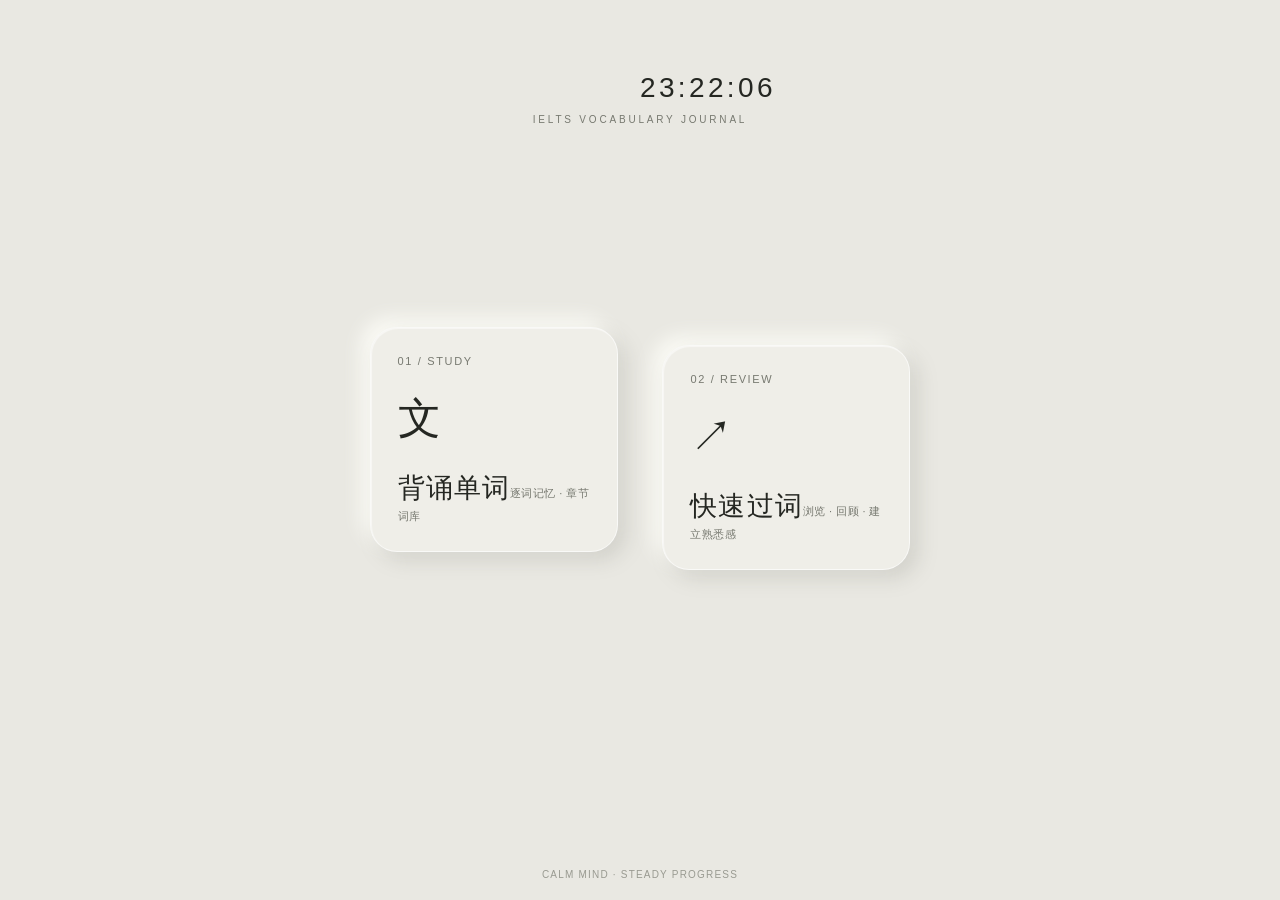
==== index.html @ b35a6e3c "Add files via upload" ====
<!doctype html>
<html lang="zh-CN"><head><meta charset="utf-8"><meta name="viewport" content="width=device-width, initial-scale=1, viewport-fit=cover"><meta name="theme-color" content="#e9e8e2"><title>词汇真经 · 界面设计预览</title>
<style>
:root{--paper:#e9e8e2;--ink:#252722;--muted:#777970;--tile:#efeee8;--edge:#fffefa;--shadow1:rgba(255,255,250,.9);--shadow2:rgba(126,127,117,.22);--accent:#6e7867;--line:#d8d8cf;--panel:#f5f4ee}*{box-sizing:border-box}html,body{margin:0;min-height:100%;background:var(--paper);color:var(--ink);font-family:-apple-system,BlinkMacSystemFont,"SF Pro Display","PingFang SC",sans-serif}button{font:inherit;color:inherit;cursor:pointer}button:focus-visible{outline:2px solid var(--accent);outline-offset:4px}.screen{min-height:100svh}.home{position:relative;display:flex;flex-direction:column;align-items:center;justify-content:center;padding:calc(24px + env(safe-area-inset-top)) 24px calc(28px + env(safe-area-inset-bottom));overflow:hidden}.clock{position:absolute;top:clamp(26px,8vh,74px);left:50%;transform:translateX(-50%) translateY(34px);opacity:0;font-size:clamp(20px,2.5vw,28px);font-weight:500;letter-spacing:.12em;font-variant-numeric:tabular-nums;animation:floatIn 1.1s cubic-bezier(.16,1,.3,1) .18s forwards}.brand{position:absolute;top:calc(clamp(26px,8vh,74px) + 42px);font-size:10px;letter-spacing:.28em;color:var(--muted);opacity:0;animation:fadeIn .9s ease .7s forwards}.tiles{display:flex;align-items:center;justify-content:center;gap:clamp(20px,3.5vw,46px);width:100%;transform:translateY(42px);opacity:0;animation:floatIn 1.2s cubic-bezier(.16,1,.3,1) .38s forwards}.tile{width:clamp(150px,20vw,248px);height:clamp(172px,25vh,226px);border:1px solid rgba(255,255,255,.65);border-radius:27px;background:var(--tile);box-shadow:8px 8px 20px var(--shadow2),-8px -8px 20px var(--shadow1),inset 1px 1px 1px rgba(255,255,255,.55);display:flex;flex-direction:column;align-items:flex-start;justify-content:space-between;padding:clamp(18px,2.3vw,27px);text-align:left;transition:transform .28s ease,box-shadow .28s ease;position:relative;overflow:hidden}.tile:first-child{transform:translateY(-9px)}.tile:last-child{transform:translateY(9px)}.tile:hover{box-shadow:12px 12px 24px var(--shadow2),-12px -12px 24px var(--shadow1);filter:brightness(1.015)}.tile:active{transform:scale(.98)}.tile .num{font-size:11px;letter-spacing:.15em;color:var(--muted)}.tile .glyph{font-size:clamp(28px,4vw,43px);font-weight:300;line-height:1}.tile .tile-title{font-size:clamp(19px,2.4vw,27px);font-weight:550;letter-spacing:.04em}.tile .tile-sub{font-size:11px;color:var(--muted);margin-top:6px;letter-spacing:.04em}.home-note{position:absolute;bottom:calc(20px + env(safe-area-inset-bottom));font-size:10px;color:#999a91;letter-spacing:.12em;opacity:0;animation:fadeIn 1s ease 1s forwards}@keyframes floatIn{to{opacity:1;transform:translateY(0)}}@keyframes fadeIn{to{opacity:1}}.workspace{display:none;min-height:100svh;grid-template-columns:minmax(220px,25%) 1fr;animation:fadeIn .35s ease}.workspace.active{display:grid}.sidebar{padding:calc(22px + env(safe-area-inset-top)) 18px 22px calc(18px + env(safe-area-inset-left));border-right:1px solid var(--line);min-height:100svh;display:flex;flex-direction:column;background:rgba(255,255,255,.13)}.side-top{display:flex;align-items:center;justify-content:space-between;gap:10px;margin-bottom:24px}.back{border:0;background:transparent;padding:8px 0;color:var(--muted);font-size:13px}.side-title{font-size:20px;font-weight:600;margin:5px 0}.side-desc{font-size:11px;color:var(--muted);margin-bottom:18px}.chapter-list{display:flex;flex-direction:column;gap:5px;overflow:auto;padding-right:4px}.chapter{display:flex;align-items:center;gap:11px;width:100%;border:0;background:transparent;text-align:left;border-radius:12px;padding:11px 10px;min-height:46px}.chapter:hover{background:rgba(255,255,255,.4)}.chapter.active{background:#dcded4;box-shadow:inset 2px 2px 4px rgba(100,105,90,.08),inset -2px -2px 4px rgba(255,255,255,.6)}.chapter-no{font-size:10px;color:var(--muted);min-width:22px;font-variant-numeric:tabular-nums}.chapter-name{font-size:12px;line-height:1.4}.side-foot{margin-top:auto;padding-top:16px;color:var(--muted);font-size:10px;line-height:1.7}.content{min-width:0;padding:calc(24px + env(safe-area-inset-top)) calc(26px + env(safe-area-inset-right)) 30px;overflow:hidden}.content-head{display:flex;justify-content:space-between;align-items:flex-start;gap:16px;margin-bottom:24px}.eyebrow{font-size:10px;letter-spacing:.19em;color:var(--muted)}h1{font-size:clamp(24px,3vw,38px);font-weight:550;letter-spacing:-.035em;margin:8px 0 5px}.chapter-subtitle{color:var(--muted);font-size:12px}.head-actions{display:flex;gap:8px;align-items:center}.soft-button{border:1px solid var(--line);background:rgba(255,255,255,.28);border-radius:12px;padding:10px 13px;font-size:12px}.soft-button:hover{background:rgba(255,255,255,.65)}.word-grid{display:grid;grid-template-columns:repeat(auto-fill,minmax(min(100%,165px),1fr));gap:13px;align-content:start}.word-card{border:1px solid rgba(255,255,255,.7);border-radius:17px;background:var(--panel);box-shadow:4px 4px 12px rgba(126,127,117,.12),-4px -4px 12px rgba(255,255,250,.65);padding:17px 16px;min-height:116px;text-align:left;transition:transform .2s ease,box-shadow .2s ease}.word-card:hover{transform:translateY(-2px);box-shadow:6px 7px 15px rgba(126,127,117,.17),-5px -5px 12px rgba(255,255,250,.7)}.word-en{font-size:20px;font-weight:570;letter-spacing:-.025em;margin-bottom:7px;overflow-wrap:anywhere}.word-meta{display:flex;align-items:center;gap:9px;color:var(--muted);font-size:11px}.word-pos{border-radius:5px;background:#e4e5dc;padding:3px 5px;color:#646c5d}.word-cn{font-size:12px;margin-top:9px;color:#50554c}.empty-note{font-size:12px;color:var(--muted);padding:20px 0}.demo-label{display:inline-flex;border:1px solid var(--line);border-radius:999px;padding:5px 9px;font-size:10px;color:var(--muted);margin-top:12px}.modal-backdrop{position:fixed;inset:0;background:rgba(36,38,32,.25);backdrop-filter:blur(8px);display:none;align-items:center;justify-content:center;padding:16px;z-index:10}.modal-backdrop.open{display:flex}.word-window{width:min(760px,94vw);height:min(650px,86svh);border-radius:28px;background:var(--panel);border:1px solid rgba(255,255,255,.8);box-shadow:0 30px 90px rgba(30,32,25,.22),inset 1px 1px 0 white;padding:clamp(22px,5vw,48px);display:flex;flex-direction:column;position:relative;animation:windowIn .34s cubic-bezier(.16,1,.3,1)}@keyframes windowIn{from{opacity:0;transform:scale(.82) translateY(20px)}to{opacity:1;transform:scale(1) translateY(0)}}.modal-top{display:flex;justify-content:space-between;align-items:center}.modal-kicker{font-size:10px;color:var(--muted);letter-spacing:.15em}.close{border:1px solid var(--line);background:transparent;border-radius:50%;width:36px;height:36px;font-size:20px;line-height:1}.modal-word{font-size:clamp(42px,8vw,68px);letter-spacing:-.05em;font-weight:550;margin:clamp(24px,6vh,52px) 0 8px}.modal-pos{color:var(--muted);font-size:13px}.modal-meaning{font-size:clamp(20px,3vw,26px);margin-top:25px}.modal-example{margin-top:24px;color:#62665d;font-size:14px;line-height:1.8}.modal-bottom{margin-top:auto;display:flex;align-items:center;justify-content:space-between;gap:10px}.modal-counter{font-size:11px;color:var(--muted)}.primary{background:#6e7867;color:white;border:0;border-radius:12px;padding:12px 18px;font-size:12px}.quick-view{display:none;min-height:100svh;padding:calc(30px + env(safe-area-inset-top)) 24px calc(25px + env(safe-area-inset-bottom));align-items:center;justify-content:center}.quick-view.active{display:flex}.quick-card{width:min(620px,95vw);min-height:380px;border:1px solid white;border-radius:28px;background:var(--panel);box-shadow:8px 8px 22px var(--shadow2),-8px -8px 22px var(--shadow1);padding:clamp(25px,5vw,48px);display:flex;flex-direction:column}.quick-card .word-en{font-size:clamp(36px,7vw,58px);margin-top:30px}.quick-card .word-cn{font-size:18px;margin-top:20px}.quick-controls{display:flex;gap:8px;flex-wrap:wrap;margin-top:auto;padding-top:30px}.hide{display:none!important}
@media(max-width:700px){.home{padding-left:16px;padding-right:16px}.tiles{gap:14px}.tile{width:min(43vw,220px);height:clamp(160px,23vh,210px);border-radius:22px;padding:17px}.tile:first-child{transform:translateY(-6px)}.tile:last-child{transform:translateY(6px)}.workspace.active{grid-template-columns:118px minmax(0,1fr)}.sidebar{padding:calc(16px + env(safe-area-inset-top)) 9px 14px calc(8px + env(safe-area-inset-left))}.side-top{align-items:flex-start;margin-bottom:18px}.side-title{font-size:17px}.side-desc{font-size:10px}.chapter{padding:10px 6px;gap:5px}.chapter-name{font-size:10px}.chapter-no{min-width:18px;font-size:9px}.content{padding:calc(18px + env(safe-area-inset-top)) calc(12px + env(safe-area-inset-right)) 20px}.content-head{display:block;margin-bottom:18px}.head-actions{margin-top:14px}.word-grid{grid-template-columns:repeat(auto-fill,minmax(125px,1fr));gap:9px}.word-card{padding:13px 12px;min-height:105px}.word-en{font-size:17px}.word-cn{font-size:11px}.chapter-subtitle{font-size:11px}.side-foot{font-size:9px}.word-window{height:min(620px,88svh);border-radius:24px}}
@media(orientation:portrait) and (max-width:520px){.home{justify-content:center}.tiles{flex-direction:column;gap:16px}.tile{width:min(72vw,330px);height:clamp(132px,19vh,165px)}.tile:first-child,.tile:last-child{transform:none}.tile .glyph{font-size:29px}.clock{top:8vh}.brand{top:calc(8vh + 38px)}.home-note{font-size:9px}}
@media(prefers-reduced-motion:reduce){*,*::before,*::after{animation-duration:.01ms!important;animation-delay:0ms!important;transition-duration:.01ms!important}}
</style></head><body>
<main id="home" class="screen home">
  <div id="clock" class="clock">12:08:36</div><div class="brand">IELTS VOCABULARY JOURNAL</div>
  <div class="tiles">
    <button class="tile" id="memorizeTile" aria-label="进入背诵单词"><span class="num">01 / STUDY</span><span class="glyph">文</span><span><span class="tile-title">背诵单词</span><span class="tile-sub">逐词记忆 · 章节词库</span></span></button>
    <button class="tile" id="quickTile" aria-label="进入快速过单词"><span class="num">02 / REVIEW</span><span class="glyph">↗</span><span><span class="tile-title">快速过词</span><span class="tile-sub">浏览 · 回顾 · 建立熟悉感</span></span></button>
  </div><div class="home-note">CALM MIND · STEADY PROGRESS</div>
</main>
<section id="workspace" class="screen workspace" aria-label="背诵单词界面">
  <aside class="sidebar"><div class="side-top"><button class="back" id="backHome">← 首页</button><span class="eyebrow">01 / 22</span></div><div class="side-title">章节目录</div><div class="side-desc">选择章节，开始学习</div><div class="chapter-list" id="chapterList"></div><div class="side-foot">进度自动保存在本设备浏览器<br>章节名称正在按原书校对整理</div></aside>
  <div class="content"><div class="content-head"><div><div class="eyebrow">VOCABULARY · STUDY MODE</div><h1 id="chapterTitle">自然与地理</h1><div id="chapterSubtitle" class="chapter-subtitle">选择一个单词卡片，查看完整内容。</div><span class="demo-label">交互演示 · 词库尚未录入全书</span></div><div class="head-actions"><button class="soft-button" id="quickFromStudy">快速过词 ↗</button></div></div><div class="word-grid" id="wordGrid"></div></div>
</section>
<section id="quickView" class="screen quick-view"><div class="quick-card"><div class="modal-top"><div><div class="eyebrow">02 / QUICK REVIEW</div><div class="chapter-subtitle">快速浏览模式 · 点击显示释义</div></div><button class="close" id="quickClose" aria-label="返回首页">×</button></div><div id="quickWord" class="word-en">monsoon</div><div id="quickPos" class="word-meta">n.</div><div id="quickMeaning" class="word-cn hide">季风；雨季</div><div class="quick-controls"><button class="soft-button" id="revealQuick">显示中文</button><button class="soft-button" id="speakQuick">🔊 发音</button><button class="soft-button" id="prevQuick">← 上一个</button><button class="primary" id="nextQuick">下一个 →</button></div></div></section>
<div id="modalBackdrop" class="modal-backdrop" role="dialog" aria-modal="true" aria-label="单词详情"><div class="word-window"><div class="modal-top"><div class="modal-kicker" id="modalKicker">WORD DETAIL · 01</div><button class="close" id="closeModal" aria-label="关闭单词详情">×</button></div><div class="modal-word" id="modalWord">monsoon</div><div class="modal-pos" id="modalPos">n.</div><div class="modal-meaning" id="modalMeaning">季风；雨季</div><div class="modal-example" id="modalExample">The monsoon brings rain to us.</div><div class="modal-bottom"><span class="modal-counter" id="modalCounter">自然与地理 · 1 / 14</span><button class="primary" id="nextModal">下一个单词 →</button></div></div></div>
<script>
const vocabulary=[
{word:'monsoon',pos:'n.',meaning:'季风；雨季',example:'The monsoon brings rain to us.'},
{word:'gale',pos:'n.',meaning:'大风',example:'We got our roof blown off in a gale last night.'},
{word:'ore',pos:'n.',meaning:'矿石；矿',example:'This mountain area is rich in iron ore.'},
{word:'mineral',pos:'n.',meaning:'矿物；矿物质；矿产',example:'China is rich in mineral resources.'},
{word:'marble',pos:'n.',meaning:'大理石；（玩具）弹珠',example:'They used marble to build the steps.'},
{word:'quartz',pos:'n.',meaning:'石英',example:'Have you bought the quartz clock?'},
{word:'granite',pos:'n.',meaning:'花岗岩',example:'His grave is made of granite.'},
{word:'gust',pos:'n.',meaning:'一阵狂风；（感情的）迸发',example:'A gust of wind blew the leaves off the trees.'},
{word:'breeze',pos:'n.',meaning:'微风；和风',example:'We are enjoying the cool breeze that comes from the lake.'},
{word:'hurricane',pos:'n.',meaning:'飓风；暴风',example:'The hurricane flung their motorboat upon the rocks.'},
{word:'tornado',pos:'n.',meaning:'龙卷风',example:'When a tornado touches the ground, it does a lot of damage.'},
{word:'typhoon',pos:'n.',meaning:'台风',example:'The typhoon is gathering strength.'},
{word:'volcano',pos:'n.',meaning:'火山',example:'The volcano erupted and two small towns were buried under metres of hot ash.'},
{word:'erupt',pos:'v.',meaning:'爆发；喷发；（群体等）突然出现',example:'Hot lava erupted from the crust.'}
];
// 章节名称在完成全书 OCR 校对前不伪装成原书目录；先展示 22 个可点击的目录位置。
const chapterNames=['自然与地理','天气与气候','地质与矿产','植物与生态','动物与栖息地','环境与污染','能源与资源','农业与食物','人体与健康','心理与行为','教育与学习','语言与交流','社会与文化','历史与考古','城市与建筑','交通与旅行','经济与贸易','工作与职业','科技与发明','媒体与艺术','法律与政府','抽象与学术'];
const $=id=>document.getElementById(id);let activeChapter=0,selectedWord=0,quickIndex=0,quickShown=false;let progress=JSON.parse(localStorage.getItem('vocabDemoProgress')||'{"lastChapter":0,"opened":{},"quickIndex":0}');
function saveProgress(){localStorage.setItem('vocabDemoProgress',JSON.stringify(progress))}
function tick(){const d=new Date();$('clock').textContent=[d.getHours(),d.getMinutes(),d.getSeconds()].map(n=>String(n).padStart(2,'0')).join(':')}tick();setInterval(tick,1000);
function showWorkspace(){ $('home').style.display='none';$('quickView').classList.remove('active');$('workspace').classList.add('active');renderChapters();activeChapter=Number(progress.lastChapter)||0;renderWords();}
function showHome(){ $('workspace').classList.remove('active');$('quickView').classList.remove('active');$('home').style.display='flex';$('modalBackdrop').classList.remove('open') }
function renderChapters(){const list=$('chapterList');list.innerHTML='';chapterNames.forEach((name,i)=>{const b=document.createElement('button');b.className='chapter'+(i===activeChapter?' active':'');b.innerHTML=`<span class="chapter-no">${String(i+1).padStart(2,'0')}</span><span class="chapter-name"></span>`;b.querySelector('.chapter-name').textContent=name;b.onclick=()=>{activeChapter=i;progress.lastChapter=i;saveProgress();renderChapters();renderWords()};list.append(b)})}
function renderWords(){const demoWords=activeChapter===0?vocabulary:[];$('chapterTitle').textContent=chapterNames[activeChapter];$('chapterSubtitle').textContent=demoWords.length?`${demoWords.length} 个演示词条 · 点击卡片放大查看`:'本章节词库待从原书识别并校对';const grid=$('wordGrid');grid.innerHTML='';if(!demoWords.length){grid.innerHTML='<div class="empty-note">这里先保留章节布局。为避免编造教材内容，本版暂不填入未经核对的词条。</div>';return}demoWords.forEach((w,i)=>{const b=document.createElement('button');b.className='word-card';b.innerHTML='<div class="word-en"></div><div class="word-meta"><span class="word-pos"></span><span>单词卡片 ↗</span></div><div class="word-cn"></div>';b.querySelector('.word-en').textContent=w.word;b.querySelector('.word-pos').textContent=w.pos;b.querySelector('.word-cn').textContent=w.meaning.split(/[；;]/)[0];b.onclick=()=>openWord(i);grid.append(b)})}
function openWord(i){selectedWord=i;const w=vocabulary[i];$('modalKicker').textContent=`WORD DETAIL · ${String(i+1).padStart(2,'0')}`;$('modalWord').textContent=w.word;$('modalPos').textContent=w.pos;$('modalMeaning').textContent=w.meaning;$('modalExample').textContent=w.example;$('modalCounter').textContent=`${chapterNames[activeChapter]} · ${i+1} / ${vocabulary.length}`;$('modalBackdrop').classList.add('open');progress.opened[activeChapter]=i;saveProgress()}
function nextModal(){openWord((selectedWord+1)%vocabulary.length)}function showQuick(){ $('home').style.display='none';$('workspace').classList.remove('active');$('quickView').classList.add('active');quickIndex=Number(progress.quickIndex)||0;renderQuick()}
function renderQuick(){const w=vocabulary[quickIndex%vocabulary.length];$('quickWord').textContent=w.word;$('quickPos').textContent=w.pos;$('quickMeaning').textContent=w.meaning;$('quickMeaning').classList.toggle('hide',!quickShown);$('revealQuick').textContent=quickShown?'隐藏中文':'显示中文';progress.quickIndex=quickIndex;saveProgress()}
$('memorizeTile').onclick=showWorkspace;$('quickTile').onclick=showQuick;$('backHome').onclick=showHome;$('quickFromStudy').onclick=showQuick;$('quickClose').onclick=showHome;$('closeModal').onclick=()=>$('modalBackdrop').classList.remove('open');$('modalBackdrop').onclick=e=>{if(e.target===$('modalBackdrop'))$('modalBackdrop').classList.remove('open')};$('nextModal').onclick=nextModal;$('revealQuick').onclick=()=>{quickShown=!quickShown;renderQuick()};$('nextQuick').onclick=()=>{quickIndex=(quickIndex+1)%vocabulary.length;quickShown=false;renderQuick()};$('prevQuick').onclick=()=>{quickIndex=(quickIndex-1+vocabulary.length)%vocabulary.length;quickShown=false;renderQuick()};$('speakQuick').onclick=()=>{if('speechSynthesis'in window){speechSynthesis.cancel();const u=new SpeechSynthesisUtterance(vocabulary[quickIndex].word);u.lang='en-US';speechSynthesis.speak(u)}};document.addEventListener('keydown',e=>{if(e.key==='Escape'){$('modalBackdrop').classList.remove('open');if($('quickView').classList.contains('active'))showHome()}});
</script></body></html>
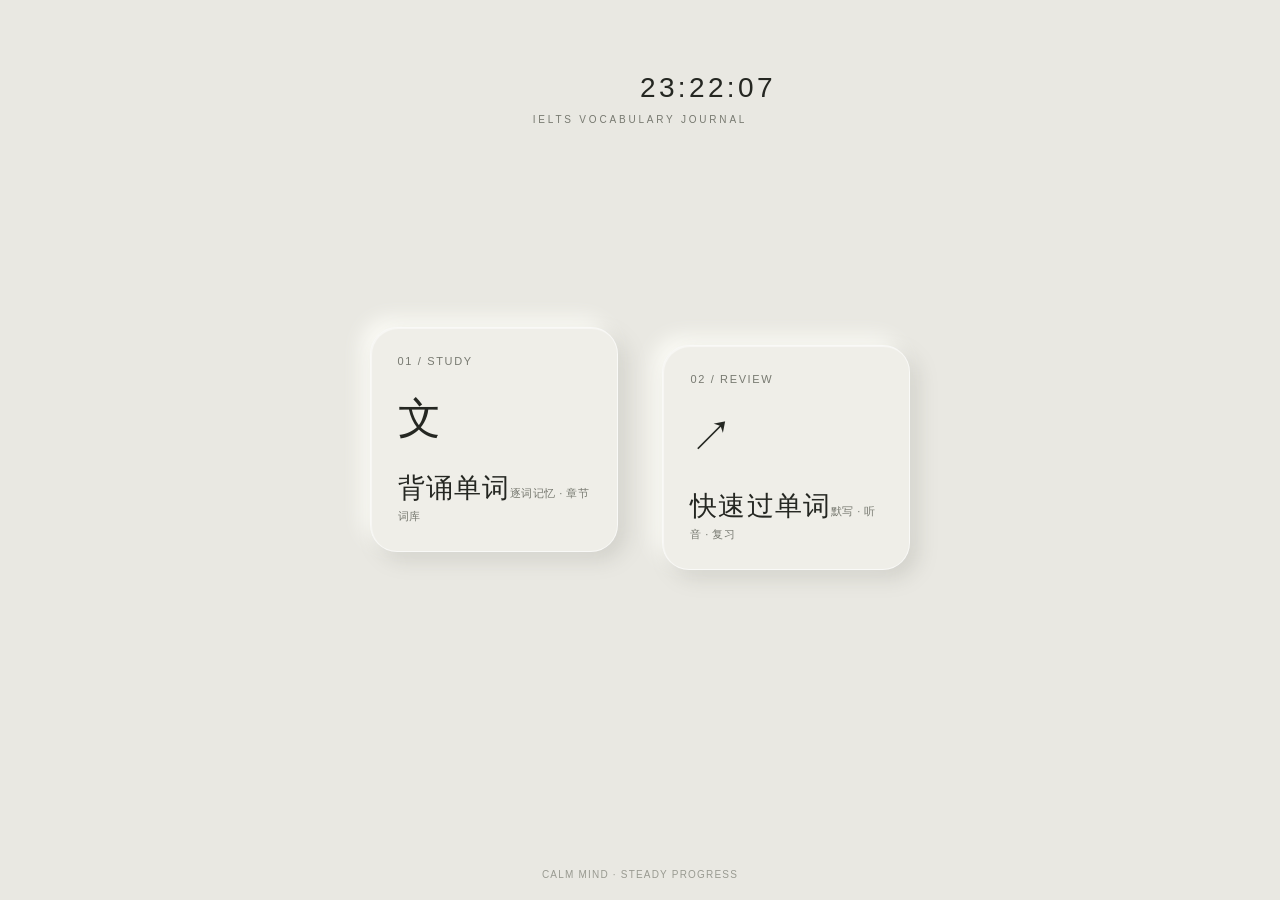
==== commit 99d436db: "Add files via upload" ====
--- a/index.html
+++ b/index.html
@@ -1,52 +1,55 @@
 <!doctype html>
-<html lang="zh-CN"><head><meta charset="utf-8"><meta name="viewport" content="width=device-width, initial-scale=1, viewport-fit=cover"><meta name="theme-color" content="#e9e8e2"><title>词汇真经 · 界面设计预览</title>
+<html lang="zh-CN"><head><meta charset="utf-8"><meta name="viewport" content="width=device-width, initial-scale=1, viewport-fit=cover"><meta name="theme-color" content="#e9e8e2"><title>词汇真经 · IELTS Vocabulary</title>
 <style>
-:root{--paper:#e9e8e2;--ink:#252722;--muted:#777970;--tile:#efeee8;--edge:#fffefa;--shadow1:rgba(255,255,250,.9);--shadow2:rgba(126,127,117,.22);--accent:#6e7867;--line:#d8d8cf;--panel:#f5f4ee}*{box-sizing:border-box}html,body{margin:0;min-height:100%;background:var(--paper);color:var(--ink);font-family:-apple-system,BlinkMacSystemFont,"SF Pro Display","PingFang SC",sans-serif}button{font:inherit;color:inherit;cursor:pointer}button:focus-visible{outline:2px solid var(--accent);outline-offset:4px}.screen{min-height:100svh}.home{position:relative;display:flex;flex-direction:column;align-items:center;justify-content:center;padding:calc(24px + env(safe-area-inset-top)) 24px calc(28px + env(safe-area-inset-bottom));overflow:hidden}.clock{position:absolute;top:clamp(26px,8vh,74px);left:50%;transform:translateX(-50%) translateY(34px);opacity:0;font-size:clamp(20px,2.5vw,28px);font-weight:500;letter-spacing:.12em;font-variant-numeric:tabular-nums;animation:floatIn 1.1s cubic-bezier(.16,1,.3,1) .18s forwards}.brand{position:absolute;top:calc(clamp(26px,8vh,74px) + 42px);font-size:10px;letter-spacing:.28em;color:var(--muted);opacity:0;animation:fadeIn .9s ease .7s forwards}.tiles{display:flex;align-items:center;justify-content:center;gap:clamp(20px,3.5vw,46px);width:100%;transform:translateY(42px);opacity:0;animation:floatIn 1.2s cubic-bezier(.16,1,.3,1) .38s forwards}.tile{width:clamp(150px,20vw,248px);height:clamp(172px,25vh,226px);border:1px solid rgba(255,255,255,.65);border-radius:27px;background:var(--tile);box-shadow:8px 8px 20px var(--shadow2),-8px -8px 20px var(--shadow1),inset 1px 1px 1px rgba(255,255,255,.55);display:flex;flex-direction:column;align-items:flex-start;justify-content:space-between;padding:clamp(18px,2.3vw,27px);text-align:left;transition:transform .28s ease,box-shadow .28s ease;position:relative;overflow:hidden}.tile:first-child{transform:translateY(-9px)}.tile:last-child{transform:translateY(9px)}.tile:hover{box-shadow:12px 12px 24px var(--shadow2),-12px -12px 24px var(--shadow1);filter:brightness(1.015)}.tile:active{transform:scale(.98)}.tile .num{font-size:11px;letter-spacing:.15em;color:var(--muted)}.tile .glyph{font-size:clamp(28px,4vw,43px);font-weight:300;line-height:1}.tile .tile-title{font-size:clamp(19px,2.4vw,27px);font-weight:550;letter-spacing:.04em}.tile .tile-sub{font-size:11px;color:var(--muted);margin-top:6px;letter-spacing:.04em}.home-note{position:absolute;bottom:calc(20px + env(safe-area-inset-bottom));font-size:10px;color:#999a91;letter-spacing:.12em;opacity:0;animation:fadeIn 1s ease 1s forwards}@keyframes floatIn{to{opacity:1;transform:translateY(0)}}@keyframes fadeIn{to{opacity:1}}.workspace{display:none;min-height:100svh;grid-template-columns:minmax(220px,25%) 1fr;animation:fadeIn .35s ease}.workspace.active{display:grid}.sidebar{padding:calc(22px + env(safe-area-inset-top)) 18px 22px calc(18px + env(safe-area-inset-left));border-right:1px solid var(--line);min-height:100svh;display:flex;flex-direction:column;background:rgba(255,255,255,.13)}.side-top{display:flex;align-items:center;justify-content:space-between;gap:10px;margin-bottom:24px}.back{border:0;background:transparent;padding:8px 0;color:var(--muted);font-size:13px}.side-title{font-size:20px;font-weight:600;margin:5px 0}.side-desc{font-size:11px;color:var(--muted);margin-bottom:18px}.chapter-list{display:flex;flex-direction:column;gap:5px;overflow:auto;padding-right:4px}.chapter{display:flex;align-items:center;gap:11px;width:100%;border:0;background:transparent;text-align:left;border-radius:12px;padding:11px 10px;min-height:46px}.chapter:hover{background:rgba(255,255,255,.4)}.chapter.active{background:#dcded4;box-shadow:inset 2px 2px 4px rgba(100,105,90,.08),inset -2px -2px 4px rgba(255,255,255,.6)}.chapter-no{font-size:10px;color:var(--muted);min-width:22px;font-variant-numeric:tabular-nums}.chapter-name{font-size:12px;line-height:1.4}.side-foot{margin-top:auto;padding-top:16px;color:var(--muted);font-size:10px;line-height:1.7}.content{min-width:0;padding:calc(24px + env(safe-area-inset-top)) calc(26px + env(safe-area-inset-right)) 30px;overflow:hidden}.content-head{display:flex;justify-content:space-between;align-items:flex-start;gap:16px;margin-bottom:24px}.eyebrow{font-size:10px;letter-spacing:.19em;color:var(--muted)}h1{font-size:clamp(24px,3vw,38px);font-weight:550;letter-spacing:-.035em;margin:8px 0 5px}.chapter-subtitle{color:var(--muted);font-size:12px}.head-actions{display:flex;gap:8px;align-items:center}.soft-button{border:1px solid var(--line);background:rgba(255,255,255,.28);border-radius:12px;padding:10px 13px;font-size:12px}.soft-button:hover{background:rgba(255,255,255,.65)}.word-grid{display:grid;grid-template-columns:repeat(auto-fill,minmax(min(100%,165px),1fr));gap:13px;align-content:start}.word-card{border:1px solid rgba(255,255,255,.7);border-radius:17px;background:var(--panel);box-shadow:4px 4px 12px rgba(126,127,117,.12),-4px -4px 12px rgba(255,255,250,.65);padding:17px 16px;min-height:116px;text-align:left;transition:transform .2s ease,box-shadow .2s ease}.word-card:hover{transform:translateY(-2px);box-shadow:6px 7px 15px rgba(126,127,117,.17),-5px -5px 12px rgba(255,255,250,.7)}.word-en{font-size:20px;font-weight:570;letter-spacing:-.025em;margin-bottom:7px;overflow-wrap:anywhere}.word-meta{display:flex;align-items:center;gap:9px;color:var(--muted);font-size:11px}.word-pos{border-radius:5px;background:#e4e5dc;padding:3px 5px;color:#646c5d}.word-cn{font-size:12px;margin-top:9px;color:#50554c}.empty-note{font-size:12px;color:var(--muted);padding:20px 0}.demo-label{display:inline-flex;border:1px solid var(--line);border-radius:999px;padding:5px 9px;font-size:10px;color:var(--muted);margin-top:12px}.modal-backdrop{position:fixed;inset:0;background:rgba(36,38,32,.25);backdrop-filter:blur(8px);display:none;align-items:center;justify-content:center;padding:16px;z-index:10}.modal-backdrop.open{display:flex}.word-window{width:min(760px,94vw);height:min(650px,86svh);border-radius:28px;background:var(--panel);border:1px solid rgba(255,255,255,.8);box-shadow:0 30px 90px rgba(30,32,25,.22),inset 1px 1px 0 white;padding:clamp(22px,5vw,48px);display:flex;flex-direction:column;position:relative;animation:windowIn .34s cubic-bezier(.16,1,.3,1)}@keyframes windowIn{from{opacity:0;transform:scale(.82) translateY(20px)}to{opacity:1;transform:scale(1) translateY(0)}}.modal-top{display:flex;justify-content:space-between;align-items:center}.modal-kicker{font-size:10px;color:var(--muted);letter-spacing:.15em}.close{border:1px solid var(--line);background:transparent;border-radius:50%;width:36px;height:36px;font-size:20px;line-height:1}.modal-word{font-size:clamp(42px,8vw,68px);letter-spacing:-.05em;font-weight:550;margin:clamp(24px,6vh,52px) 0 8px}.modal-pos{color:var(--muted);font-size:13px}.modal-meaning{font-size:clamp(20px,3vw,26px);margin-top:25px}.modal-example{margin-top:24px;color:#62665d;font-size:14px;line-height:1.8}.modal-bottom{margin-top:auto;display:flex;align-items:center;justify-content:space-between;gap:10px}.modal-counter{font-size:11px;color:var(--muted)}.primary{background:#6e7867;color:white;border:0;border-radius:12px;padding:12px 18px;font-size:12px}.quick-view{display:none;min-height:100svh;padding:calc(30px + env(safe-area-inset-top)) 24px calc(25px + env(safe-area-inset-bottom));align-items:center;justify-content:center}.quick-view.active{display:flex}.quick-card{width:min(620px,95vw);min-height:380px;border:1px solid white;border-radius:28px;background:var(--panel);box-shadow:8px 8px 22px var(--shadow2),-8px -8px 22px var(--shadow1);padding:clamp(25px,5vw,48px);display:flex;flex-direction:column}.quick-card .word-en{font-size:clamp(36px,7vw,58px);margin-top:30px}.quick-card .word-cn{font-size:18px;margin-top:20px}.quick-controls{display:flex;gap:8px;flex-wrap:wrap;margin-top:auto;padding-top:30px}.hide{display:none!important}
-@media(max-width:700px){.home{padding-left:16px;padding-right:16px}.tiles{gap:14px}.tile{width:min(43vw,220px);height:clamp(160px,23vh,210px);border-radius:22px;padding:17px}.tile:first-child{transform:translateY(-6px)}.tile:last-child{transform:translateY(6px)}.workspace.active{grid-template-columns:118px minmax(0,1fr)}.sidebar{padding:calc(16px + env(safe-area-inset-top)) 9px 14px calc(8px + env(safe-area-inset-left))}.side-top{align-items:flex-start;margin-bottom:18px}.side-title{font-size:17px}.side-desc{font-size:10px}.chapter{padding:10px 6px;gap:5px}.chapter-name{font-size:10px}.chapter-no{min-width:18px;font-size:9px}.content{padding:calc(18px + env(safe-area-inset-top)) calc(12px + env(safe-area-inset-right)) 20px}.content-head{display:block;margin-bottom:18px}.head-actions{margin-top:14px}.word-grid{grid-template-columns:repeat(auto-fill,minmax(125px,1fr));gap:9px}.word-card{padding:13px 12px;min-height:105px}.word-en{font-size:17px}.word-cn{font-size:11px}.chapter-subtitle{font-size:11px}.side-foot{font-size:9px}.word-window{height:min(620px,88svh);border-radius:24px}}
-@media(orientation:portrait) and (max-width:520px){.home{justify-content:center}.tiles{flex-direction:column;gap:16px}.tile{width:min(72vw,330px);height:clamp(132px,19vh,165px)}.tile:first-child,.tile:last-child{transform:none}.tile .glyph{font-size:29px}.clock{top:8vh}.brand{top:calc(8vh + 38px)}.home-note{font-size:9px}}
-@media(prefers-reduced-motion:reduce){*,*::before,*::after{animation-duration:.01ms!important;animation-delay:0ms!important;transition-duration:.01ms!important}}
+:root{--paper:#e9e8e2;--ink:#252722;--muted:#777970;--tile:#efeee8;--shadow1:rgba(255,255,250,.9);--shadow2:rgba(126,127,117,.22);--accent:#6e7867;--line:#d8d8cf;--panel:#f5f4ee;--green:#629b70;--red:#c57d7d}*{box-sizing:border-box}html,body{margin:0;min-height:100%;background:var(--paper);color:var(--ink);font-family:-apple-system,BlinkMacSystemFont,"SF Pro Display","PingFang SC",sans-serif}button,input{font:inherit;color:inherit}button{cursor:pointer}button:focus-visible,input:focus-visible{outline:2px solid var(--accent);outline-offset:3px}.screen{min-height:100svh}.home{position:relative;display:flex;flex-direction:column;align-items:center;justify-content:center;padding:calc(24px + env(safe-area-inset-top)) 24px calc(28px + env(safe-area-inset-bottom));overflow:hidden}.clock{position:absolute;top:clamp(26px,8vh,74px);left:50%;transform:translateX(-50%) translateY(34px);opacity:0;font-size:clamp(20px,2.5vw,28px);font-weight:500;letter-spacing:.12em;font-variant-numeric:tabular-nums;animation:floatIn 1.1s cubic-bezier(.16,1,.3,1) .18s forwards}.brand{position:absolute;top:calc(clamp(26px,8vh,74px) + 42px);font-size:10px;letter-spacing:.28em;color:var(--muted);opacity:0;animation:fadeIn .9s ease .7s forwards}.tiles{display:flex;align-items:center;justify-content:center;gap:clamp(20px,3.5vw,46px);width:100%;transform:translateY(42px);opacity:0;animation:floatIn 1.2s cubic-bezier(.16,1,.3,1) .38s forwards}.tile{width:clamp(150px,20vw,248px);height:clamp(172px,25vh,226px);border:1px solid rgba(255,255,255,.65);border-radius:27px;background:var(--tile);box-shadow:8px 8px 20px var(--shadow2),-8px -8px 20px var(--shadow1),inset 1px 1px 1px rgba(255,255,255,.55);display:flex;flex-direction:column;align-items:flex-start;justify-content:space-between;padding:clamp(18px,2.3vw,27px);text-align:left;transition:transform .28s ease,box-shadow .28s ease;position:relative;overflow:hidden}.tile:first-child{transform:translateY(-9px)}.tile:last-child{transform:translateY(9px)}.tile:hover{box-shadow:12px 12px 24px var(--shadow2),-12px -12px 24px var(--shadow1)}.tile:active{filter:brightness(.99)}.num{font-size:11px;letter-spacing:.15em;color:var(--muted)}.glyph{font-size:clamp(28px,4vw,43px);font-weight:300;line-height:1}.tile-title{font-size:clamp(19px,2.4vw,27px);font-weight:550;letter-spacing:.04em}.tile-sub{font-size:11px;color:var(--muted);margin-top:6px;letter-spacing:.04em}.home-note{position:absolute;bottom:calc(20px + env(safe-area-inset-bottom));font-size:10px;color:#999a91;letter-spacing:.12em;opacity:0;animation:fadeIn 1s ease 1s forwards}@keyframes floatIn{to{opacity:1;transform:translateY(0)}}@keyframes fadeIn{to{opacity:1}}.workspace{display:none;min-height:100svh;grid-template-columns:minmax(220px,25%) 1fr}.workspace.active{display:grid;animation:fadeIn .25s ease}.sidebar{padding:calc(22px + env(safe-area-inset-top)) 18px 22px calc(18px + env(safe-area-inset-left));border-right:1px solid var(--line);min-height:100svh;display:flex;flex-direction:column;background:rgba(255,255,255,.13)}.side-top{display:flex;align-items:center;justify-content:space-between;gap:10px;margin-bottom:24px}.back{border:0;background:transparent;padding:8px 0;color:var(--muted);font-size:13px}.side-title{font-size:20px;font-weight:600;margin:5px 0}.side-desc{font-size:11px;color:var(--muted);margin-bottom:18px}.chapter-list{display:flex;flex-direction:column;gap:5px;overflow:auto;padding-right:4px}.chapter{display:flex;align-items:center;gap:11px;width:100%;border:0;background:transparent;text-align:left;border-radius:12px;padding:11px 10px;min-height:46px}.chapter:hover{background:rgba(255,255,255,.4)}.chapter.active{background:#dcded4}.chapter-no{font-size:10px;color:var(--muted);min-width:22px}.chapter-name{font-size:12px;line-height:1.4}.side-foot{margin-top:auto;padding-top:16px;color:var(--muted);font-size:10px;line-height:1.7}.content{min-width:0;padding:calc(24px + env(safe-area-inset-top)) calc(26px + env(safe-area-inset-right)) 30px;overflow:hidden}.content-head{display:flex;justify-content:space-between;align-items:flex-start;gap:16px;margin-bottom:24px}.eyebrow{font-size:10px;letter-spacing:.19em;color:var(--muted)}h1{font-size:clamp(24px,3vw,38px);font-weight:550;letter-spacing:-.035em;margin:8px 0 5px}.chapter-subtitle{color:var(--muted);font-size:12px}.head-actions{display:flex;gap:8px;align-items:center}.soft-button{border:1px solid var(--line);background:rgba(255,255,255,.28);border-radius:12px;padding:10px 13px;font-size:12px}.soft-button:hover{background:rgba(255,255,255,.65)}.word-grid{display:grid;grid-template-columns:repeat(auto-fill,minmax(min(100%,165px),1fr));gap:13px;align-content:start}.word-card{border:1px solid rgba(255,255,255,.7);border-radius:17px;background:var(--panel);box-shadow:4px 4px 12px rgba(126,127,117,.12),-4px -4px 12px rgba(255,255,250,.65);padding:17px 16px;min-height:116px;text-align:left;transition:transform .2s ease,box-shadow .2s ease}.word-card:hover{transform:translateY(-2px)}.word-en{font-size:20px;font-weight:570;letter-spacing:-.025em;margin-bottom:7px;overflow-wrap:anywhere}.word-meta{display:flex;align-items:center;gap:9px;color:var(--muted);font-size:11px}.word-pos{color:#646c5d}.word-cn{font-size:12px;margin-top:9px;color:#50554c}.empty-note{font-size:12px;color:var(--muted);padding:20px 0}.demo-label{display:inline-flex;border:1px solid var(--line);border-radius:999px;padding:5px 9px;font-size:10px;color:var(--muted);margin-top:12px}.quick-view{display:none;min-height:100svh;padding:calc(25px + env(safe-area-inset-top)) max(20px,calc((100vw - 780px)/2)) calc(20px + env(safe-area-inset-bottom));align-items:center;justify-content:center}.quick-view.active{display:flex;animation:fadeIn .25s ease}.quick-layout{width:min(780px,100%);display:flex;flex-direction:column;gap:18px}.quick-top{display:flex;align-items:center;justify-content:space-between;gap:12px}.quick-panel{width:100%;min-height:260px;border:1px solid rgba(255,255,255,.75);border-radius:28px;background:var(--panel);box-shadow:8px 8px 22px var(--shadow2),-8px -8px 22px var(--shadow1);padding:clamp(24px,5vw,44px);display:flex;flex-direction:column;align-items:center;justify-content:center;text-align:center;transition:box-shadow .2s,transform .2s}.prompt-label{font-size:11px;color:var(--muted);letter-spacing:.1em}.prompt-text{font-size:clamp(24px,4vw,38px);font-weight:520;margin-top:22px;line-height:1.5}.prompt-sub{font-size:13px;color:var(--muted);margin-top:10px}.answer-input{display:block;width:100%;border:1px solid rgba(255,255,255,.8);border-radius:18px;background:#f7f6f0;padding:18px 20px;font-size:20px;box-shadow:inset 4px 4px 9px rgba(126,127,117,.09),inset -4px -4px 9px rgba(255,255,250,.9);transition:border-color .18s,box-shadow .18s;outline:none;text-align:center}.answer-input::placeholder{color:#a1a298;font-size:15px}.answer-input.good{border-color:rgba(76,158,97,.7);box-shadow:0 0 0 3px rgba(76,158,97,.12),0 0 22px rgba(76,158,97,.26),inset 2px 2px 5px rgba(126,127,117,.06)}.answer-input.bad{border-color:rgba(197,100,100,.52);box-shadow:0 0 0 2px rgba(197,100,100,.07),0 0 13px rgba(197,100,100,.13);animation:shake .32s ease}.answer-input:disabled{opacity:.7}@keyframes shake{0%,100%{transform:translateX(0)}20%,60%{transform:translateX(-5px)}40%,80%{transform:translateX(5px)}}.quick-buttons{display:grid;grid-template-columns:repeat(5,minmax(0,1fr));gap:8px}.quick-buttons button{min-width:0;white-space:nowrap;padding:12px 5px;font-size:clamp(10px,1.5vw,13px);border-radius:13px}.quick-buttons .active-mode{background:#dcded4;box-shadow:inset 2px 2px 4px rgba(100,105,90,.08)}.word-btn{color:#4e8b5b}.progress-wrap{margin-top:2px}.progress-meta{display:flex;align-items:center;justify-content:flex-end;font-size:12px;color:var(--muted);font-variant-numeric:tabular-nums;margin-bottom:8px}.progress-track{height:8px;background:#d9d9d0;border-radius:99px;overflow:hidden;box-shadow:inset 2px 2px 4px rgba(100,100,90,.1)}.progress-fill{height:100%;width:0;background:#779b7b;border-radius:99px;transition:width .3s ease}.list-row{display:grid;grid-template-columns:1fr 1fr;gap:12px}.vocab-bin{border-radius:17px;padding:13px;background:rgba(255,255,255,.25);min-height:74px}.vocab-bin.wrong{border:1px solid rgba(197,125,125,.5)}.vocab-bin.new{border:1px solid rgba(98,155,112,.5)}.bin-title{font-size:12px;font-weight:600;margin-bottom:8px}.wrong .bin-title{color:#b66d6d}.new .bin-title{color:#4f8a5d}.bin-words{display:flex;flex-wrap:wrap;gap:6px}.bin-word{font-size:11px;padding:5px 8px;border-radius:7px;background:rgba(255,255,255,.52);line-height:1.4}.wrong .bin-word{background:rgba(197,125,125,.12)}.new .bin-word{background:rgba(98,155,112,.12)}.review-missed{display:block;width:100%;margin-top:12px;border:1px solid var(--line);border-radius:13px;padding:12px;background:rgba(255,255,255,.36);font-size:13px}.reset-btn{display:block;margin:8px auto 0;background:transparent;border:0;padding:8px 14px;color:var(--muted);font-size:12px}.modal-backdrop{position:fixed;inset:0;background:rgba(36,38,32,.25);backdrop-filter:blur(8px);display:none;align-items:center;justify-content:center;padding:16px;z-index:20}.modal-backdrop.open{display:flex}.word-window,.chapter-window,.summary-window{width:min(760px,94vw);max-height:88svh;overflow:auto;border-radius:28px;background:var(--panel);box-shadow:0 30px 90px rgba(30,32,25,.22),inset 1px 1px 0 white;padding:clamp(22px,5vw,48px);display:flex;flex-direction:column;position:relative;animation:windowIn .38s cubic-bezier(.16,1,.3,1)}@keyframes windowIn{from{opacity:.6;transform:scale(.45) translateY(20px)}to{opacity:1;transform:scale(1) translateY(0)}}.modal-top{display:flex;justify-content:space-between;align-items:center}.modal-kicker{font-size:10px;color:var(--muted);letter-spacing:.15em}.close{border:1px solid var(--line);background:transparent;border-radius:50%;width:36px;height:36px;font-size:20px;line-height:1;flex-shrink:0}.modal-word{font-size:clamp(42px,8vw,68px);letter-spacing:-.05em;font-weight:550;margin:clamp(24px,6vh,52px) 0 8px;text-align:center}.modal-pos{color:var(--muted);font-size:13px;text-align:center}.modal-meaning{font-size:clamp(18px,3vw,24px);margin-top:24px;line-height:1.65}.modal-roots{font-size:14px;color:#65695f;line-height:1.8;margin-top:16px}.modal-example{margin-top:16px;color:#62665d;font-size:14px;line-height:1.8}.modal-example b{font-weight:550;color:#777970;margin-right:7px}.modal-bottom{margin-top:auto;padding-top:30px;display:flex;align-items:center;justify-content:space-between;gap:10px}.modal-counter{font-size:11px;color:var(--muted)}.primary{background:#6e7867;color:white;border:0;border-radius:12px;padding:12px 18px;font-size:12px}.chapter-window{width:min(400px,90vw);max-height:min(620px,80svh);padding:22px}.chapter-options{overflow:auto;margin-top:15px;display:flex;flex-direction:column;gap:4px}.chapter-option{display:flex;align-items:center;justify-content:space-between;border:0;background:transparent;border-radius:12px;padding:13px;text-align:left}.chapter-option:hover,.chapter-option.selected{background:#e4e5dc}.summary-window{width:min(680px,94vw);min-height:430px;justify-content:center;transform-origin:center;animation:summaryGrow .55s cubic-bezier(.16,1,.3,1)}@keyframes summaryGrow{from{opacity:.6;transform:scale(.3)}to{opacity:1;transform:scale(1)}}.summary-score{font-size:clamp(48px,10vw,78px);font-weight:550;letter-spacing:-.06em;text-align:center;margin:20px 0}.summary-stats{display:flex;justify-content:center;gap:24px;color:var(--muted);font-size:13px}.summary-lists{display:grid;grid-template-columns:1fr 1fr;gap:12px;margin-top:24px}.summary-actions{display:flex;justify-content:center;gap:10px;flex-wrap:wrap;margin-top:24px}.hide{display:none!important}.flash-message{min-height:18px;text-align:center;font-size:12px;color:var(--muted)}
+@media(max-width:700px){.home{padding-left:16px;padding-right:16px}.tiles{gap:14px}.tile{width:min(43vw,220px);height:clamp(160px,23vh,210px);border-radius:22px;padding:17px}.tile:first-child{transform:translateY(-6px)}.tile:last-child{transform:translateY(6px)}.workspace.active{grid-template-columns:118px minmax(0,1fr)}.sidebar{padding:calc(16px + env(safe-area-inset-top)) 9px 14px calc(8px + env(safe-area-inset-left))}.side-top{align-items:flex-start;margin-bottom:18px}.side-title{font-size:17px}.side-desc{font-size:10px}.chapter{padding:10px 6px;gap:5px}.chapter-name{font-size:10px}.chapter-no{min-width:18px;font-size:9px}.content{padding:calc(18px + env(safe-area-inset-top)) calc(12px + env(safe-area-inset-right)) 20px}.content-head{display:block;margin-bottom:18px}.head-actions{margin-top:14px}.word-grid{grid-template-columns:repeat(auto-fill,minmax(125px,1fr));gap:9px}.word-card{padding:13px 12px;min-height:105px}.word-en{font-size:17px}.word-cn{font-size:11px}.chapter-subtitle{font-size:11px}.side-foot{font-size:9px}.quick-view{padding-left:14px;padding-right:14px}.quick-panel{min-height:230px;border-radius:23px}.quick-buttons{gap:5px}.quick-buttons button{padding:12px 2px;font-size:10px;border-radius:10px}.answer-input{padding:16px 10px}.list-row{gap:8px}.vocab-bin{padding:10px}.summary-window{padding:24px}.summary-lists{gap:8px}}@media(orientation:portrait) and (max-width:520px){.home{justify-content:center}.tiles{flex-direction:column;gap:16px}.tile{width:min(72vw,330px);height:clamp(132px,19vh,165px)}.tile:first-child,.tile:last-child{transform:none}.tile .glyph{font-size:29px}.clock{top:8vh}.brand{top:calc(8vh + 38px)}.home-note{font-size:9px}}@media(max-width:390px){.quick-buttons button{font-size:9px}.summary-stats{gap:12px}.modal-bottom{align-items:flex-start;flex-direction:column}}@media(prefers-reduced-motion:reduce){*,*::before,*::after{animation-duration:.01ms!important;animation-delay:0ms!important;transition-duration:.01ms!important}}
 </style></head><body>
-<main id="home" class="screen home">
-  <div id="clock" class="clock">12:08:36</div><div class="brand">IELTS VOCABULARY JOURNAL</div>
-  <div class="tiles">
-    <button class="tile" id="memorizeTile" aria-label="进入背诵单词"><span class="num">01 / STUDY</span><span class="glyph">文</span><span><span class="tile-title">背诵单词</span><span class="tile-sub">逐词记忆 · 章节词库</span></span></button>
-    <button class="tile" id="quickTile" aria-label="进入快速过单词"><span class="num">02 / REVIEW</span><span class="glyph">↗</span><span><span class="tile-title">快速过词</span><span class="tile-sub">浏览 · 回顾 · 建立熟悉感</span></span></button>
-  </div><div class="home-note">CALM MIND · STEADY PROGRESS</div>
-</main>
-<section id="workspace" class="screen workspace" aria-label="背诵单词界面">
-  <aside class="sidebar"><div class="side-top"><button class="back" id="backHome">← 首页</button><span class="eyebrow">01 / 22</span></div><div class="side-title">章节目录</div><div class="side-desc">选择章节，开始学习</div><div class="chapter-list" id="chapterList"></div><div class="side-foot">进度自动保存在本设备浏览器<br>章节名称正在按原书校对整理</div></aside>
-  <div class="content"><div class="content-head"><div><div class="eyebrow">VOCABULARY · STUDY MODE</div><h1 id="chapterTitle">自然与地理</h1><div id="chapterSubtitle" class="chapter-subtitle">选择一个单词卡片，查看完整内容。</div><span class="demo-label">交互演示 · 词库尚未录入全书</span></div><div class="head-actions"><button class="soft-button" id="quickFromStudy">快速过词 ↗</button></div></div><div class="word-grid" id="wordGrid"></div></div>
-</section>
-<section id="quickView" class="screen quick-view"><div class="quick-card"><div class="modal-top"><div><div class="eyebrow">02 / QUICK REVIEW</div><div class="chapter-subtitle">快速浏览模式 · 点击显示释义</div></div><button class="close" id="quickClose" aria-label="返回首页">×</button></div><div id="quickWord" class="word-en">monsoon</div><div id="quickPos" class="word-meta">n.</div><div id="quickMeaning" class="word-cn hide">季风；雨季</div><div class="quick-controls"><button class="soft-button" id="revealQuick">显示中文</button><button class="soft-button" id="speakQuick">🔊 发音</button><button class="soft-button" id="prevQuick">← 上一个</button><button class="primary" id="nextQuick">下一个 →</button></div></div></section>
-<div id="modalBackdrop" class="modal-backdrop" role="dialog" aria-modal="true" aria-label="单词详情"><div class="word-window"><div class="modal-top"><div class="modal-kicker" id="modalKicker">WORD DETAIL · 01</div><button class="close" id="closeModal" aria-label="关闭单词详情">×</button></div><div class="modal-word" id="modalWord">monsoon</div><div class="modal-pos" id="modalPos">n.</div><div class="modal-meaning" id="modalMeaning">季风；雨季</div><div class="modal-example" id="modalExample">The monsoon brings rain to us.</div><div class="modal-bottom"><span class="modal-counter" id="modalCounter">自然与地理 · 1 / 14</span><button class="primary" id="nextModal">下一个单词 →</button></div></div></div>
+<main id="home" class="screen home"><div id="clock" class="clock">12:08:36</div><div class="brand">IELTS VOCABULARY JOURNAL</div><div class="tiles"><button class="tile" id="memorizeTile"><span class="num">01 / STUDY</span><span class="glyph">文</span><span><span class="tile-title">背诵单词</span><span class="tile-sub">逐词记忆 · 章节词库</span></span></button><button class="tile" id="quickTile"><span class="num">02 / REVIEW</span><span class="glyph">↗</span><span><span class="tile-title">快速过单词</span><span class="tile-sub">默写 · 听音 · 复习</span></span></button></div><div class="home-note">CALM MIND · STEADY PROGRESS</div></main>
+<section id="workspace" class="screen workspace"><aside class="sidebar"><div class="side-top"><button class="back" id="backHome">← 首页</button><span class="eyebrow" id="sideCount">01 / 22</span></div><div class="side-title">章节目录</div><div class="side-desc">选择章节，开始学习</div><div class="chapter-list" id="chapterList"></div><div class="side-foot">进度保存在本设备浏览器<br>演示词条尚未覆盖全书</div></aside><div class="content"><div class="content-head"><div><div class="eyebrow">VOCABULARY · STUDY MODE</div><h1 id="chapterTitle">Cpt.1</h1><div id="chapterSubtitle" class="chapter-subtitle">点击单词卡片，放大查看内容。</div><span class="demo-label">演示词库 · 待核对全书内容</span></div><div class="head-actions"><button class="soft-button" id="quickFromStudy">快速过单词 ↗</button></div></div><div class="word-grid" id="wordGrid"></div></div></section>
+<section id="quickView" class="screen quick-view"><div class="quick-layout"><div class="quick-top"><div><div class="eyebrow">02 / QUICK REVIEW</div><div class="chapter-subtitle">根据中文释义或读音默写英文</div></div><button class="back" id="quickClose">← 首页</button></div><div class="quick-panel" id="quickPanel"><div class="prompt-label" id="promptLabel">EXPLANATION</div><div class="prompt-text" id="promptText">候选人；申请者</div><div class="prompt-sub" id="promptSub">写出对应的英文单词</div></div><form id="answerForm"><input id="answerInput" class="answer-input" type="text" autocomplete="off" autocapitalize="off" spellcheck="false" inputmode="latin" placeholder="输入英文单词，按回车提交" aria-label="输入英文单词"></form><div id="feedback" class="flash-message" aria-live="polite"></div><div class="quick-buttons"><button class="soft-button" id="chapterPicker">Cpt.1</button><button class="soft-button" id="randomBtn">Random</button><button class="soft-button active-mode" id="explanationBtn">Explanation</button><button class="soft-button" id="listeningBtn">Listening</button><button class="soft-button word-btn" id="addWordBtn">＋ 生词</button></div><div class="progress-wrap"><div class="progress-meta"><span id="progressCount">0 / 14</span></div><div class="progress-track"><div class="progress-fill" id="progressFill"></div></div></div><div class="list-row"><section class="vocab-bin wrong"><div class="bin-title">错词本 <span id="wrongCount">0</span></div><div class="bin-words" id="wrongWords"></div></section><section class="vocab-bin new"><div class="bin-title">生词本 <span id="newCount">0</span></div><div class="bin-words" id="newWords"></div></section></div><button class="review-missed" id="reviewMissed">复习生词➕错词</button><button class="reset-btn" id="resetRound">刷新</button></div></section>
+<div id="wordBackdrop" class="modal-backdrop" role="dialog" aria-modal="true" aria-label="单词详情"><div class="word-window"><div class="modal-top"><div class="modal-kicker" id="modalKicker">WORD DETAIL · 01</div><button class="close" id="closeWord">×</button></div><div class="modal-word" id="modalWord">candidate</div><div class="modal-pos" id="modalPos">n.</div><div class="modal-meaning" id="modalMeaning">候选人；申请者</div><div class="modal-roots" id="modalRoots"></div><div class="modal-example" id="modalExample"><b>eg：</b>Example sentence.</div><div class="modal-bottom"><span class="modal-counter" id="modalCounter">Cpt.1 · 1 / 14</span><button class="primary" id="nextModal">下一个单词 →</button></div></div></div>
+<div id="chapterBackdrop" class="modal-backdrop" role="dialog" aria-modal="true" aria-label="选择章节"><div class="chapter-window"><div class="modal-top"><div><div class="modal-kicker">CHOOSE CHAPTER</div><div style="margin-top:7px;font-size:18px;font-weight:550">选择章节</div></div><button class="close" id="closeChapters">×</button></div><div class="chapter-options" id="chapterOptions"></div></div></div>
+<div id="summaryBackdrop" class="modal-backdrop" role="dialog" aria-modal="true" aria-label="本轮默写总结"><div class="summary-window"><div class="modal-top"><div class="modal-kicker">ROUND COMPLETE</div><button class="close" id="closeSummary">×</button></div><div style="text-align:center;margin-top:16px;color:var(--muted);font-size:13px" id="summaryChapter">Cpt.1 · 本轮完成</div><div class="summary-score" id="summaryScore">0%</div><div class="summary-stats"><span id="summaryCorrect">答对 0</span><span id="summaryWrong">答错 0</span><span id="summaryTotal">共 0 词</span></div><div class="summary-lists"><section class="vocab-bin wrong"><div class="bin-title">错词</div><div class="bin-words" id="summaryWrongWords"></div></section><section class="vocab-bin new"><div class="bin-title">生词</div><div class="bin-words" id="summaryNewWords"></div></section></div><div class="summary-actions"><button class="soft-button" id="summaryReview">复习生词➕错词</button><button class="primary" id="summaryHome">返回首页</button></div></div></div>
 <script>
 const vocabulary=[
-{word:'monsoon',pos:'n.',meaning:'季风；雨季',example:'The monsoon brings rain to us.'},
-{word:'gale',pos:'n.',meaning:'大风',example:'We got our roof blown off in a gale last night.'},
-{word:'ore',pos:'n.',meaning:'矿石；矿',example:'This mountain area is rich in iron ore.'},
-{word:'mineral',pos:'n.',meaning:'矿物；矿物质；矿产',example:'China is rich in mineral resources.'},
-{word:'marble',pos:'n.',meaning:'大理石；（玩具）弹珠',example:'They used marble to build the steps.'},
-{word:'quartz',pos:'n.',meaning:'石英',example:'Have you bought the quartz clock?'},
-{word:'granite',pos:'n.',meaning:'花岗岩',example:'His grave is made of granite.'},
-{word:'gust',pos:'n.',meaning:'一阵狂风；（感情的）迸发',example:'A gust of wind blew the leaves off the trees.'},
-{word:'breeze',pos:'n.',meaning:'微风；和风',example:'We are enjoying the cool breeze that comes from the lake.'},
-{word:'hurricane',pos:'n.',meaning:'飓风；暴风',example:'The hurricane flung their motorboat upon the rocks.'},
-{word:'tornado',pos:'n.',meaning:'龙卷风',example:'When a tornado touches the ground, it does a lot of damage.'},
-{word:'typhoon',pos:'n.',meaning:'台风',example:'The typhoon is gathering strength.'},
-{word:'volcano',pos:'n.',meaning:'火山',example:'The volcano erupted and two small towns were buried under metres of hot ash.'},
-{word:'erupt',pos:'v.',meaning:'爆发；喷发；（群体等）突然出现',example:'Hot lava erupted from the crust.'}
+{word:'monsoon',pos:'n.',meaning:'季风；雨季',example:'The monsoon brings rain to us.',roots:'monsoon 经由葡萄牙语进入英语，最终源自阿拉伯语 mawsim（季节）；此处为简要词源注释。'},
+{word:'gale',pos:'n.',meaning:'大风；强风',example:'We got our roof blown off in a gale last night.',roots:''},
+{word:'ore',pos:'n.',meaning:'矿石；矿',example:'This mountain area is rich in iron ore.',roots:''},
+{word:'mineral',pos:'n.',meaning:'矿物；矿物质；矿产',example:'China is rich in mineral resources.',roots:'来自拉丁语 minera（矿），经由相关拉丁语词形进入英语；mineral 与 mine 在词源上有关。'},
+{word:'marble',pos:'n.',meaning:'大理石；（玩具）弹珠',example:'They used marble to build the steps.',roots:'源自拉丁语 marmor，意为“大理石”，经由古法语进入英语。'},
+{word:'quartz',pos:'n.',meaning:'石英',example:'Have you bought the quartz clock?',roots:''},
+{word:'granite',pos:'n.',meaning:'花岗岩',example:'His grave is made of granite.',roots:'与 grain（颗粒）有词源联系；granite 指具有颗粒状晶体结构的岩石。'},
+{word:'gust',pos:'n.',meaning:'一阵强风；（感情的）迸发',example:'A gust of wind blew the leaves off the trees.',roots:''},
+{word:'breeze',pos:'n.',meaning:'微风；和风',example:'We are enjoying the cool breeze that comes from the lake.',roots:''},
+{word:'hurricane',pos:'n.',meaning:'飓风；暴风',example:'The hurricane flung their motorboat upon the rocks.',roots:'源自西班牙语 huracán，最终与加勒比地区原住民语言中的风暴名称有关。'},
+{word:'tornado',pos:'n.',meaning:'龙卷风',example:'When a tornado touches the ground, it does a lot of damage.',roots:'常被联系到西班牙语 tornar（转动、返回）一类词形；词源细节较复杂，不宜仅按现代拼写硬拆词根。'},
+{word:'typhoon',pos:'n.',meaning:'台风',example:'The typhoon is gathering strength.',roots:'经由英语及其他欧洲语言传播，历史上与中文“台风”及希腊语、阿拉伯语等词形的关系存在争议，不做单一来源断言。'},
+{word:'volcano',pos:'n.',meaning:'火山',example:'The volcano erupted and two small towns were buried under metres of hot ash.',roots:'源自意大利语/拉丁语 Vulcanus（罗马神话中的火神 Vulcan），与火山名称的历史联系有关。'},
+{word:'erupt',pos:'v.',meaning:'爆发；喷发；（群体等）突然出现',example:'Hot lava erupted from the crust.',roots:'e-（向外）+ rupt（破裂，来自拉丁语 rumpere“打破”）；同源词包括 rupture、interrupt。'}
 ];
-// 章节名称在完成全书 OCR 校对前不伪装成原书目录；先展示 22 个可点击的目录位置。
-const chapterNames=['自然与地理','天气与气候','地质与矿产','植物与生态','动物与栖息地','环境与污染','能源与资源','农业与食物','人体与健康','心理与行为','教育与学习','语言与交流','社会与文化','历史与考古','城市与建筑','交通与旅行','经济与贸易','工作与职业','科技与发明','媒体与艺术','法律与政府','抽象与学术'];
-const $=id=>document.getElementById(id);let activeChapter=0,selectedWord=0,quickIndex=0,quickShown=false;let progress=JSON.parse(localStorage.getItem('vocabDemoProgress')||'{"lastChapter":0,"opened":{},"quickIndex":0}');
-function saveProgress(){localStorage.setItem('vocabDemoProgress',JSON.stringify(progress))}
-function tick(){const d=new Date();$('clock').textContent=[d.getHours(),d.getMinutes(),d.getSeconds()].map(n=>String(n).padStart(2,'0')).join(':')}tick();setInterval(tick,1000);
-function showWorkspace(){ $('home').style.display='none';$('quickView').classList.remove('active');$('workspace').classList.add('active');renderChapters();activeChapter=Number(progress.lastChapter)||0;renderWords();}
-function showHome(){ $('workspace').classList.remove('active');$('quickView').classList.remove('active');$('home').style.display='flex';$('modalBackdrop').classList.remove('open') }
-function renderChapters(){const list=$('chapterList');list.innerHTML='';chapterNames.forEach((name,i)=>{const b=document.createElement('button');b.className='chapter'+(i===activeChapter?' active':'');b.innerHTML=`<span class="chapter-no">${String(i+1).padStart(2,'0')}</span><span class="chapter-name"></span>`;b.querySelector('.chapter-name').textContent=name;b.onclick=()=>{activeChapter=i;progress.lastChapter=i;saveProgress();renderChapters();renderWords()};list.append(b)})}
-function renderWords(){const demoWords=activeChapter===0?vocabulary:[];$('chapterTitle').textContent=chapterNames[activeChapter];$('chapterSubtitle').textContent=demoWords.length?`${demoWords.length} 个演示词条 · 点击卡片放大查看`:'本章节词库待从原书识别并校对';const grid=$('wordGrid');grid.innerHTML='';if(!demoWords.length){grid.innerHTML='<div class="empty-note">这里先保留章节布局。为避免编造教材内容，本版暂不填入未经核对的词条。</div>';return}demoWords.forEach((w,i)=>{const b=document.createElement('button');b.className='word-card';b.innerHTML='<div class="word-en"></div><div class="word-meta"><span class="word-pos"></span><span>单词卡片 ↗</span></div><div class="word-cn"></div>';b.querySelector('.word-en').textContent=w.word;b.querySelector('.word-pos').textContent=w.pos;b.querySelector('.word-cn').textContent=w.meaning.split(/[；;]/)[0];b.onclick=()=>openWord(i);grid.append(b)})}
-function openWord(i){selectedWord=i;const w=vocabulary[i];$('modalKicker').textContent=`WORD DETAIL · ${String(i+1).padStart(2,'0')}`;$('modalWord').textContent=w.word;$('modalPos').textContent=w.pos;$('modalMeaning').textContent=w.meaning;$('modalExample').textContent=w.example;$('modalCounter').textContent=`${chapterNames[activeChapter]} · ${i+1} / ${vocabulary.length}`;$('modalBackdrop').classList.add('open');progress.opened[activeChapter]=i;saveProgress()}
-function nextModal(){openWord((selectedWord+1)%vocabulary.length)}function showQuick(){ $('home').style.display='none';$('workspace').classList.remove('active');$('quickView').classList.add('active');quickIndex=Number(progress.quickIndex)||0;renderQuick()}
-function renderQuick(){const w=vocabulary[quickIndex%vocabulary.length];$('quickWord').textContent=w.word;$('quickPos').textContent=w.pos;$('quickMeaning').textContent=w.meaning;$('quickMeaning').classList.toggle('hide',!quickShown);$('revealQuick').textContent=quickShown?'隐藏中文':'显示中文';progress.quickIndex=quickIndex;saveProgress()}
-$('memorizeTile').onclick=showWorkspace;$('quickTile').onclick=showQuick;$('backHome').onclick=showHome;$('quickFromStudy').onclick=showQuick;$('quickClose').onclick=showHome;$('closeModal').onclick=()=>$('modalBackdrop').classList.remove('open');$('modalBackdrop').onclick=e=>{if(e.target===$('modalBackdrop'))$('modalBackdrop').classList.remove('open')};$('nextModal').onclick=nextModal;$('revealQuick').onclick=()=>{quickShown=!quickShown;renderQuick()};$('nextQuick').onclick=()=>{quickIndex=(quickIndex+1)%vocabulary.length;quickShown=false;renderQuick()};$('prevQuick').onclick=()=>{quickIndex=(quickIndex-1+vocabulary.length)%vocabulary.length;quickShown=false;renderQuick()};$('speakQuick').onclick=()=>{if('speechSynthesis'in window){speechSynthesis.cancel();const u=new SpeechSynthesisUtterance(vocabulary[quickIndex].word);u.lang='en-US';speechSynthesis.speak(u)}};document.addEventListener('keydown',e=>{if(e.key==='Escape'){$('modalBackdrop').classList.remove('open');if($('quickView').classList.contains('active'))showHome()}});
+const chapterNames=Array.from({length:22},(_,i)=>`Cpt.${i+1}`);const $=id=>document.getElementById(id);let studyChapter=0,selectedWord=0,mode='explanation',quizChapter=0,roundWords=[],roundIndex=0,correct=0,wrong=[],newWords=[],wrongSet=new Set(),newSet=new Set(),roundWrong=[],roundNew=[],isSpecial=false,submitting=false,roundComplete=false,randomOrder=false;
+const STORAGE='ieltsVocabDesignV2';function persist(){try{localStorage.setItem(STORAGE,JSON.stringify({quizChapter,mode,wrong:[...wrongSet],newWords:[...newSet]}))}catch(e){}}function tick(){let d=new Date();$('clock').textContent=[d.getHours(),d.getMinutes(),d.getSeconds()].map(n=>String(n).padStart(2,'0')).join(':')}tick();setInterval(tick,1000);
+function morphFrom(el,target){const r=el.getBoundingClientRect();const clone=el.cloneNode(true);clone.style.position='fixed';clone.style.left=r.left+'px';clone.style.top=r.top+'px';clone.style.width=r.width+'px';clone.style.height=r.height+'px';clone.style.margin='0';clone.style.zIndex='100';clone.style.pointerEvents='none';clone.style.transformOrigin='top left';clone.style.transition='all .48s cubic-bezier(.16,1,.3,1)';document.body.appendChild(clone);const dest=target.getBoundingClientRect();target.style.visibility='hidden';target.style.display=target=== $('workspace')?'grid':'flex';target.classList.add('active');target.style.visibility='hidden';const dx=dest.left-r.left,dy=dest.top-r.top;requestAnimationFrame(()=>{clone.style.left=dest.left+'px';clone.style.top=dest.top+'px';clone.style.width=dest.width+'px';clone.style.height=dest.height+'px';clone.style.borderRadius='24px';clone.style.opacity='.15';});setTimeout(()=>{clone.remove();target.style.visibility='';},500)}
+function showStudy(from=$('memorizeTile')){ $('home').style.display='none';$('quickView').classList.remove('active');$('workspace').classList.add('active');studyChapter=quizChapter;renderChapters();renderStudyWords();if(from)morphFrom(from,$('workspace'))}
+function showQuick(from=$('quickTile')){ $('home').style.display='none';$('workspace').classList.remove('active');$('quickView').classList.add('active');if(from)morphFrom(from,$('quickView'));if(!roundWords.length||roundComplete)startRound(quizChapter,false);renderQuiz();setTimeout(()=>$('answerInput').focus({preventScroll:true}),420)}function showHome(){ $('workspace').classList.remove('active');$('quickView').classList.remove('active');$('home').style.display='flex';closeOverlays()}
+function renderChapters(){const list=$('chapterList');list.innerHTML='';chapterNames.forEach((name,i)=>{let b=document.createElement('button');b.className='chapter'+(i===studyChapter?' active':'');b.innerHTML=`<span class="chapter-no">${String(i+1).padStart(2,'0')}</span><span class="chapter-name">${name}</span>`;b.onclick=()=>{studyChapter=i;quizChapter=i;renderChapters();renderStudyWords();startRound(i,false)};list.append(b)});$('sideCount').textContent=`${String(studyChapter+1).padStart(2,'0')} / 22`;$('chapterTitle').textContent=chapterNames[studyChapter]}
+function renderStudyWords(){const grid=$('wordGrid');grid.innerHTML='';let words=studyChapter===0?vocabulary:[];$('chapterSubtitle').textContent=words.length?`${words.length} 个演示词条 · 点击卡片放大查看`:'本章节词库待从原书识别并校对';if(!words.length){grid.innerHTML='<div class="empty-note">该章节暂未录入经核对的书本词条。为避免编造教材内容，先保留页面结构。</div>';return}words.forEach((w,i)=>{let b=document.createElement('button');b.className='word-card';b.innerHTML='<div class="word-en"></div><div class="word-meta"><span class="word-pos"></span><span>查看详情 ↗</span></div><div class="word-cn"></div>';b.querySelector('.word-en').textContent=w.word;b.querySelector('.word-pos').textContent=w.pos;b.querySelector('.word-cn').textContent=w.meaning.split(/[；;]/)[0];b.onclick=()=>openWord(i,b);grid.append(b)})}
+function openWord(i,from){selectedWord=i;const w=vocabulary[i];$('modalWord').textContent=w.word;$('modalPos').textContent=w.pos;$('modalMeaning').textContent=w.meaning;$('modalRoots').textContent=w.roots;$('modalRoots').classList.toggle('hide',!w.roots);$('modalExample').innerHTML='<b>eg：</b>';let example=document.createElement('span');example.textContent=w.example;$('modalExample').append(example);$('modalKicker').textContent=`WORD DETAIL · ${String(i+1).padStart(2,'0')}`;$('modalCounter').textContent=`Cpt.${studyChapter+1} · ${i+1} / ${vocabulary.length}`;$('wordBackdrop').classList.add('open');if(from)morphFrom(from,$('wordBackdrop').querySelector('.word-window'))}
+function closeOverlays(){['wordBackdrop','chapterBackdrop','summaryBackdrop'].forEach(id=>$(id).classList.remove('open'))}function closeWord(){$('wordBackdrop').classList.remove('open')};function nextModal(){openWord((selectedWord+1)%vocabulary.length)}
+function startRound(chapter,fromMissed){quizChapter=chapter;isSpecial=fromMissed;roundComplete=false;submitting=false;correct=0;roundIndex=0;roundWrong=[];roundNew=[];randomOrder=false;roundWords=(chapter===0?vocabulary:[]).map((w,i)=>({...w,_id:w.word,_original:i}));if(fromMissed){const all=[...wrongSet,...newSet];roundWords=all.map(word=>vocabulary.find(w=>w.word===word)).filter(Boolean).map(w=>({...w,_id:w.word,_original:vocabulary.indexOf(w)}))}if(mode==='random')shuffle(roundWords);renderQuiz();persist()}
+function shuffle(a){for(let i=a.length-1;i>0;i--){let j=Math.floor(Math.random()*(i+1));[a[i],a[j]]=[a[j],a[i]]}return a}
+function currentWord(){return roundWords[roundIndex]}function renderQuiz(){const w=currentWord();$('chapterPicker').textContent=`Cpt.${quizChapter+1}`;$('randomBtn').classList.toggle('active-mode',mode==='random');$('explanationBtn').classList.toggle('active-mode',mode==='explanation');$('listeningBtn').classList.toggle('active-mode',mode==='listening');$('progressCount').textContent=`${Math.min(roundIndex,roundWords.length)} / ${roundWords.length}`;$('progressFill').style.width=(roundWords.length?Math.min(100,roundIndex/roundWords.length*100):0)+'%';renderBins();if(!w){$('promptLabel').textContent='NO WORDS';$('promptText').textContent='本章节暂无已核对词条';$('promptSub').textContent='可以先返回背诵界面，或稍后补充词库';$('answerInput').disabled=true;return} $('answerInput').disabled=false;$('answerInput').value='';$('answerInput').classList.remove('good','bad');$('feedback').textContent='';if(mode==='explanation'){$('promptLabel').textContent='EXPLANATION';$('promptText').textContent=w.meaning;$('promptSub').textContent='写出对应的英文单词'}else if(mode==='listening'){$('promptLabel').textContent='LISTENING';$('promptText').textContent='听音后写出单词';$('promptSub').textContent='点击 Listening 可重新播放当前单词';speakWord(w.word)}else{$('promptLabel').textContent='RANDOM';$('promptText').textContent='写出当前单词';$('promptSub').textContent='随机顺序默写 · 可结合听音复习'} }
+function speakWord(word){if(!('speechSynthesis'in window)){ $('feedback').textContent='此浏览器暂不支持语音播放';return}speechSynthesis.cancel();const u=new SpeechSynthesisUtterance(word);u.lang='en-US';u.rate=.86;speechSynthesis.speak(u)}
+function renderBins(){const render=(id,arr,set)=>{const el=$(id);el.innerHTML='';const values=[...set];values.forEach(word=>{const w=vocabulary.find(x=>x.word===word);let chip=document.createElement('span');chip.className='bin-word';chip.textContent=w?`${word} · ${w.meaning.split(/[；;]/)[0]}`:word;el.append(chip)})};render('wrongWords',wrong,wrongSet);render('newWords',newWords,newSet);$('wrongCount').textContent=wrongSet.size;$('newCount').textContent=newSet.size}
+function cleanInput(value){return value.replace(/[^a-zA-Z'-]/g,'')} $('answerInput').addEventListener('input',e=>{const pos=e.target.selectionStart;const clean=cleanInput(e.target.value);if(clean!==e.target.value){e.target.value=clean;try{e.target.setSelectionRange(Math.min(pos,clean.length),Math.min(pos,clean.length))}catch(_){}}});$('answerForm').addEventListener('submit',e=>{e.preventDefault();submitAnswer()});function submitAnswer(){if(submitting||roundComplete)return;const w=currentWord();if(!w)return;const answer=$('answerInput').value.trim().toLowerCase();if(!answer)return;submitting=true;const ok=answer===w.word.toLowerCase();$('answerInput').classList.remove('good','bad');void $('answerInput').offsetWidth;$('answerInput').classList.add(ok?'good':'bad');if(ok){correct++;$('feedback').textContent='Correct';$('feedback').style.color='var(--green)'}else{if(!wrongSet.has(w.word))wrongSet.add(w.word);if(!roundWrong.includes(w.word))roundWrong.push(w.word);$('feedback').textContent=`答案：${w.word}`;$('feedback').style.color='var(--red)'}roundIndex++;persist();setTimeout(()=>{submitting=false;if(roundIndex>=roundWords.length){roundComplete=true;renderQuiz();showSummary()}else{renderQuiz();$('answerInput').focus({preventScroll:true})}},680)}
+function addCurrentNew(){const w=currentWord();if(!w)return;if(!newSet.has(w.word))newSet.add(w.word);if(!roundNew.includes(w.word))roundNew.push(w.word);renderBins();persist();$('feedback').textContent='已加入生词本';$('feedback').style.color='var(--green)';$('answerInput').focus({preventScroll:true})}
+function showSummary(){const total=roundWords.length,rate=total?Math.round(correct/total*100):0;$('summaryChapter').textContent=(isSpecial?'生词➕错词复习 · ':'')+`Cpt.${quizChapter+1} · 本轮完成`;$('summaryScore').textContent=rate+'%';$('summaryCorrect').textContent=`答对 ${correct}`;$('summaryWrong').textContent=`答错 ${roundWrong.length}`;$('summaryTotal').textContent=`共 ${total} 词`;fillSummaryList('summaryWrongWords',roundWrong);fillSummaryList('summaryNewWords',roundNew);$('summaryBackdrop').classList.add('open');morphFrom($('answerInput'),$('summaryBackdrop').querySelector('.summary-window'))}
+function fillSummaryList(id,words){$(id).innerHTML='';if(!words.length){const s=document.createElement('span');s.className='bin-word';s.textContent='暂无';$(id).append(s);return}words.forEach(word=>{const w=vocabulary.find(x=>x.word===word);const s=document.createElement('span');s.className='bin-word';s.textContent=w?`${word} · ${w.meaning.split(/[；;]/)[0]}`:word;$(id).append(s)})}
+function openChapterPicker(){const el=$('chapterOptions');el.innerHTML='';chapterNames.forEach((name,i)=>{let b=document.createElement('button');b.className='chapter-option'+(i===quizChapter?' selected':'');b.innerHTML=`<span>${name}</span><span>${i===quizChapter?'✓':''}</span>`;b.onclick=()=>{$('chapterBackdrop').classList.remove('open');startRound(i,false);$('answerInput').focus({preventScroll:true})};el.append(b)});$('chapterBackdrop').classList.add('open')}
+function beginMissedReview(){const list=[...new Set([...wrongSet,...newSet])];if(!list.length){$('feedback').textContent='本轮还没有错词或生词';$('feedback').style.color='var(--muted)';return}const words=list.slice();wrongSet.clear();newSet.clear();roundWords=words.map(word=>vocabulary.find(w=>w.word===word)).filter(Boolean).map(w=>({...w,_id:w.word,_original:vocabulary.indexOf(w)}));isSpecial=true;roundComplete=false;roundIndex=0;correct=0;roundWrong=[];roundNew=[];submitting=false;renderQuiz();persist();$('answerInput').focus({preventScroll:true})}
+function resetRound(){speechSynthesis?.cancel?.();wrongSet.clear();newSet.clear();startRound(quizChapter,false);$('summaryBackdrop').classList.remove('open');$('answerInput').focus({preventScroll:true})}
+$('memorizeTile').onclick=()=>showStudy($('memorizeTile'));$('quickTile').onclick=()=>showQuick($('quickTile'));$('backHome').onclick=showHome;$('quickFromStudy').onclick=()=>showQuick($('quickFromStudy'));$('quickClose').onclick=showHome;$('closeWord').onclick=closeWord;$('wordBackdrop').onclick=e=>{if(e.target===$('wordBackdrop'))closeWord()};$('nextModal').onclick=nextModal;$('chapterPicker').onclick=openChapterPicker;$('closeChapters').onclick=()=>$('chapterBackdrop').classList.remove('open');$('chapterBackdrop').onclick=e=>{if(e.target===$('chapterBackdrop'))$('chapterBackdrop').classList.remove('open')};$('randomBtn').onclick=()=>{mode='random';if(roundWords.length){const remaining=roundWords.slice(roundIndex);shuffle(remaining);roundWords.splice(roundIndex,remaining.length,...remaining)}renderQuiz();$('answerInput').focus({preventScroll:true});persist()};$('explanationBtn').onclick=()=>{mode='explanation';renderQuiz();$('answerInput').focus({preventScroll:true});persist()};$('listeningBtn').onclick=()=>{mode='listening';renderQuiz();$('answerInput').focus({preventScroll:true});persist()};$('addWordBtn').onclick=addCurrentNew;$('reviewMissed').onclick=beginMissedReview;$('resetRound').onclick=resetRound;$('closeSummary').onclick=()=>$('summaryBackdrop').classList.remove('open');$('summaryReview').onclick=()=>{$('summaryBackdrop').classList.remove('open');beginMissedReview()};$('summaryHome').onclick=showHome;$('summaryBackdrop').onclick=e=>{if(e.target===$('summaryBackdrop'))$('summaryBackdrop').classList.remove('open')};document.addEventListener('keydown',e=>{if(e.key==='Escape'){closeOverlays();if($('quickView').classList.contains('active'))showHome()} });
+// Restore persistent word lists and preferred chapter/mode, but never restore an unfinished round's score/progress.
+try{const saved=JSON.parse(localStorage.getItem(STORAGE)||'{}');quizChapter=Number.isInteger(saved.quizChapter)?Math.min(21,Math.max(0,saved.quizChapter)):0;mode=['random','explanation','listening'].includes(saved.mode)?saved.mode:'explanation';(saved.wrong||[]).forEach(w=>{if(vocabulary.some(x=>x.word===w))wrongSet.add(w)});(saved.newWords||[]).forEach(w=>{if(vocabulary.some(x=>x.word===w))newSet.add(w)})}catch(e){}
+renderChapters();renderStudyWords();startRound(quizChapter,false);
 </script></body></html>
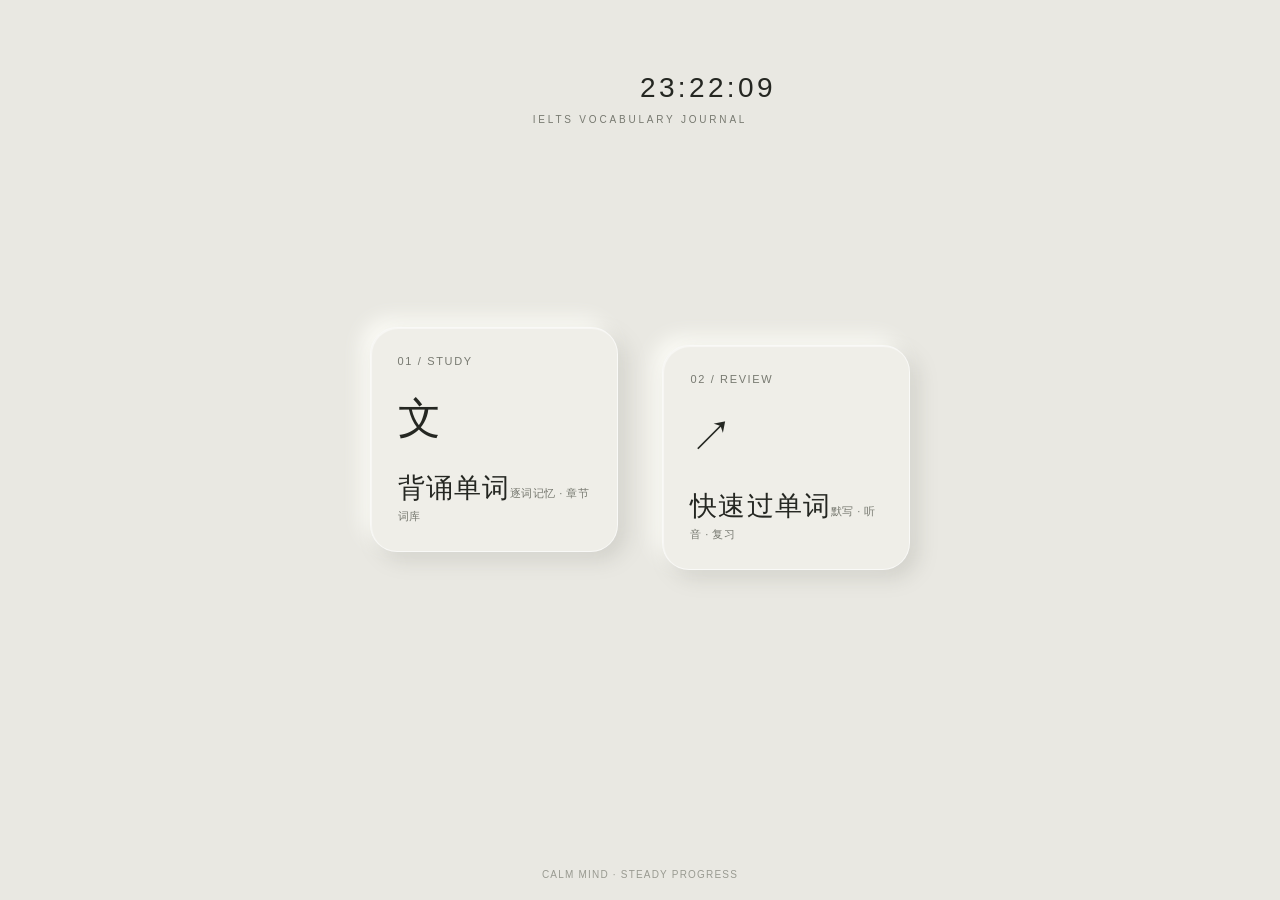
==== commit 64f01c08: "Add files via upload" ====
--- a/index.html
+++ b/index.html
@@ -1,40 +1,83 @@
 <!doctype html>
-<html lang="zh-CN"><head><meta charset="utf-8"><meta name="viewport" content="width=device-width, initial-scale=1, viewport-fit=cover"><meta name="theme-color" content="#e9e8e2"><title>词汇真经 · IELTS Vocabulary</title>
+<html lang="zh-CN"><head><meta charset="utf-8"><meta name="viewport" content="width=device-width, initial-scale=1, viewport-fit=cover"><meta name="theme-color" content="#e9e8e2"><title>词汇真经 · IELTS Vocabulary v0.2.1</title>
 <style>
-:root{--paper:#e9e8e2;--ink:#252722;--muted:#777970;--tile:#efeee8;--shadow1:rgba(255,255,250,.9);--shadow2:rgba(126,127,117,.22);--accent:#6e7867;--line:#d8d8cf;--panel:#f5f4ee;--green:#629b70;--red:#c57d7d}*{box-sizing:border-box}html,body{margin:0;min-height:100%;background:var(--paper);color:var(--ink);font-family:-apple-system,BlinkMacSystemFont,"SF Pro Display","PingFang SC",sans-serif}button,input{font:inherit;color:inherit}button{cursor:pointer}button:focus-visible,input:focus-visible{outline:2px solid var(--accent);outline-offset:3px}.screen{min-height:100svh}.home{position:relative;display:flex;flex-direction:column;align-items:center;justify-content:center;padding:calc(24px + env(safe-area-inset-top)) 24px calc(28px + env(safe-area-inset-bottom));overflow:hidden}.clock{position:absolute;top:clamp(26px,8vh,74px);left:50%;transform:translateX(-50%) translateY(34px);opacity:0;font-size:clamp(20px,2.5vw,28px);font-weight:500;letter-spacing:.12em;font-variant-numeric:tabular-nums;animation:floatIn 1.1s cubic-bezier(.16,1,.3,1) .18s forwards}.brand{position:absolute;top:calc(clamp(26px,8vh,74px) + 42px);font-size:10px;letter-spacing:.28em;color:var(--muted);opacity:0;animation:fadeIn .9s ease .7s forwards}.tiles{display:flex;align-items:center;justify-content:center;gap:clamp(20px,3.5vw,46px);width:100%;transform:translateY(42px);opacity:0;animation:floatIn 1.2s cubic-bezier(.16,1,.3,1) .38s forwards}.tile{width:clamp(150px,20vw,248px);height:clamp(172px,25vh,226px);border:1px solid rgba(255,255,255,.65);border-radius:27px;background:var(--tile);box-shadow:8px 8px 20px var(--shadow2),-8px -8px 20px var(--shadow1),inset 1px 1px 1px rgba(255,255,255,.55);display:flex;flex-direction:column;align-items:flex-start;justify-content:space-between;padding:clamp(18px,2.3vw,27px);text-align:left;transition:transform .28s ease,box-shadow .28s ease;position:relative;overflow:hidden}.tile:first-child{transform:translateY(-9px)}.tile:last-child{transform:translateY(9px)}.tile:hover{box-shadow:12px 12px 24px var(--shadow2),-12px -12px 24px var(--shadow1)}.tile:active{filter:brightness(.99)}.num{font-size:11px;letter-spacing:.15em;color:var(--muted)}.glyph{font-size:clamp(28px,4vw,43px);font-weight:300;line-height:1}.tile-title{font-size:clamp(19px,2.4vw,27px);font-weight:550;letter-spacing:.04em}.tile-sub{font-size:11px;color:var(--muted);margin-top:6px;letter-spacing:.04em}.home-note{position:absolute;bottom:calc(20px + env(safe-area-inset-bottom));font-size:10px;color:#999a91;letter-spacing:.12em;opacity:0;animation:fadeIn 1s ease 1s forwards}@keyframes floatIn{to{opacity:1;transform:translateY(0)}}@keyframes fadeIn{to{opacity:1}}.workspace{display:none;min-height:100svh;grid-template-columns:minmax(220px,25%) 1fr}.workspace.active{display:grid;animation:fadeIn .25s ease}.sidebar{padding:calc(22px + env(safe-area-inset-top)) 18px 22px calc(18px + env(safe-area-inset-left));border-right:1px solid var(--line);min-height:100svh;display:flex;flex-direction:column;background:rgba(255,255,255,.13)}.side-top{display:flex;align-items:center;justify-content:space-between;gap:10px;margin-bottom:24px}.back{border:0;background:transparent;padding:8px 0;color:var(--muted);font-size:13px}.side-title{font-size:20px;font-weight:600;margin:5px 0}.side-desc{font-size:11px;color:var(--muted);margin-bottom:18px}.chapter-list{display:flex;flex-direction:column;gap:5px;overflow:auto;padding-right:4px}.chapter{display:flex;align-items:center;gap:11px;width:100%;border:0;background:transparent;text-align:left;border-radius:12px;padding:11px 10px;min-height:46px}.chapter:hover{background:rgba(255,255,255,.4)}.chapter.active{background:#dcded4}.chapter-no{font-size:10px;color:var(--muted);min-width:22px}.chapter-name{font-size:12px;line-height:1.4}.side-foot{margin-top:auto;padding-top:16px;color:var(--muted);font-size:10px;line-height:1.7}.content{min-width:0;padding:calc(24px + env(safe-area-inset-top)) calc(26px + env(safe-area-inset-right)) 30px;overflow:hidden}.content-head{display:flex;justify-content:space-between;align-items:flex-start;gap:16px;margin-bottom:24px}.eyebrow{font-size:10px;letter-spacing:.19em;color:var(--muted)}h1{font-size:clamp(24px,3vw,38px);font-weight:550;letter-spacing:-.035em;margin:8px 0 5px}.chapter-subtitle{color:var(--muted);font-size:12px}.head-actions{display:flex;gap:8px;align-items:center}.soft-button{border:1px solid var(--line);background:rgba(255,255,255,.28);border-radius:12px;padding:10px 13px;font-size:12px}.soft-button:hover{background:rgba(255,255,255,.65)}.word-grid{display:grid;grid-template-columns:repeat(auto-fill,minmax(min(100%,165px),1fr));gap:13px;align-content:start}.word-card{border:1px solid rgba(255,255,255,.7);border-radius:17px;background:var(--panel);box-shadow:4px 4px 12px rgba(126,127,117,.12),-4px -4px 12px rgba(255,255,250,.65);padding:17px 16px;min-height:116px;text-align:left;transition:transform .2s ease,box-shadow .2s ease}.word-card:hover{transform:translateY(-2px)}.word-en{font-size:20px;font-weight:570;letter-spacing:-.025em;margin-bottom:7px;overflow-wrap:anywhere}.word-meta{display:flex;align-items:center;gap:9px;color:var(--muted);font-size:11px}.word-pos{color:#646c5d}.word-cn{font-size:12px;margin-top:9px;color:#50554c}.empty-note{font-size:12px;color:var(--muted);padding:20px 0}.demo-label{display:inline-flex;border:1px solid var(--line);border-radius:999px;padding:5px 9px;font-size:10px;color:var(--muted);margin-top:12px}.quick-view{display:none;min-height:100svh;padding:calc(25px + env(safe-area-inset-top)) max(20px,calc((100vw - 780px)/2)) calc(20px + env(safe-area-inset-bottom));align-items:center;justify-content:center}.quick-view.active{display:flex;animation:fadeIn .25s ease}.quick-layout{width:min(780px,100%);display:flex;flex-direction:column;gap:18px}.quick-top{display:flex;align-items:center;justify-content:space-between;gap:12px}.quick-panel{width:100%;min-height:260px;border:1px solid rgba(255,255,255,.75);border-radius:28px;background:var(--panel);box-shadow:8px 8px 22px var(--shadow2),-8px -8px 22px var(--shadow1);padding:clamp(24px,5vw,44px);display:flex;flex-direction:column;align-items:center;justify-content:center;text-align:center;transition:box-shadow .2s,transform .2s}.prompt-label{font-size:11px;color:var(--muted);letter-spacing:.1em}.prompt-text{font-size:clamp(24px,4vw,38px);font-weight:520;margin-top:22px;line-height:1.5}.prompt-sub{font-size:13px;color:var(--muted);margin-top:10px}.answer-input{display:block;width:100%;border:1px solid rgba(255,255,255,.8);border-radius:18px;background:#f7f6f0;padding:18px 20px;font-size:20px;box-shadow:inset 4px 4px 9px rgba(126,127,117,.09),inset -4px -4px 9px rgba(255,255,250,.9);transition:border-color .18s,box-shadow .18s;outline:none;text-align:center}.answer-input::placeholder{color:#a1a298;font-size:15px}.answer-input.good{border-color:rgba(76,158,97,.7);box-shadow:0 0 0 3px rgba(76,158,97,.12),0 0 22px rgba(76,158,97,.26),inset 2px 2px 5px rgba(126,127,117,.06)}.answer-input.bad{border-color:rgba(197,100,100,.52);box-shadow:0 0 0 2px rgba(197,100,100,.07),0 0 13px rgba(197,100,100,.13);animation:shake .32s ease}.answer-input:disabled{opacity:.7}@keyframes shake{0%,100%{transform:translateX(0)}20%,60%{transform:translateX(-5px)}40%,80%{transform:translateX(5px)}}.quick-buttons{display:grid;grid-template-columns:repeat(5,minmax(0,1fr));gap:8px}.quick-buttons button{min-width:0;white-space:nowrap;padding:12px 5px;font-size:clamp(10px,1.5vw,13px);border-radius:13px}.quick-buttons .active-mode{background:#dcded4;box-shadow:inset 2px 2px 4px rgba(100,105,90,.08)}.word-btn{color:#4e8b5b}.progress-wrap{margin-top:2px}.progress-meta{display:flex;align-items:center;justify-content:flex-end;font-size:12px;color:var(--muted);font-variant-numeric:tabular-nums;margin-bottom:8px}.progress-track{height:8px;background:#d9d9d0;border-radius:99px;overflow:hidden;box-shadow:inset 2px 2px 4px rgba(100,100,90,.1)}.progress-fill{height:100%;width:0;background:#779b7b;border-radius:99px;transition:width .3s ease}.list-row{display:grid;grid-template-columns:1fr 1fr;gap:12px}.vocab-bin{border-radius:17px;padding:13px;background:rgba(255,255,255,.25);min-height:74px}.vocab-bin.wrong{border:1px solid rgba(197,125,125,.5)}.vocab-bin.new{border:1px solid rgba(98,155,112,.5)}.bin-title{font-size:12px;font-weight:600;margin-bottom:8px}.wrong .bin-title{color:#b66d6d}.new .bin-title{color:#4f8a5d}.bin-words{display:flex;flex-wrap:wrap;gap:6px}.bin-word{font-size:11px;padding:5px 8px;border-radius:7px;background:rgba(255,255,255,.52);line-height:1.4}.wrong .bin-word{background:rgba(197,125,125,.12)}.new .bin-word{background:rgba(98,155,112,.12)}.review-missed{display:block;width:100%;margin-top:12px;border:1px solid var(--line);border-radius:13px;padding:12px;background:rgba(255,255,255,.36);font-size:13px}.reset-btn{display:block;margin:8px auto 0;background:transparent;border:0;padding:8px 14px;color:var(--muted);font-size:12px}.modal-backdrop{position:fixed;inset:0;background:rgba(36,38,32,.25);backdrop-filter:blur(8px);display:none;align-items:center;justify-content:center;padding:16px;z-index:20}.modal-backdrop.open{display:flex}.word-window,.chapter-window,.summary-window{width:min(760px,94vw);max-height:88svh;overflow:auto;border-radius:28px;background:var(--panel);box-shadow:0 30px 90px rgba(30,32,25,.22),inset 1px 1px 0 white;padding:clamp(22px,5vw,48px);display:flex;flex-direction:column;position:relative;animation:windowIn .38s cubic-bezier(.16,1,.3,1)}@keyframes windowIn{from{opacity:.6;transform:scale(.45) translateY(20px)}to{opacity:1;transform:scale(1) translateY(0)}}.modal-top{display:flex;justify-content:space-between;align-items:center}.modal-kicker{font-size:10px;color:var(--muted);letter-spacing:.15em}.close{border:1px solid var(--line);background:transparent;border-radius:50%;width:36px;height:36px;font-size:20px;line-height:1;flex-shrink:0}.modal-word{font-size:clamp(42px,8vw,68px);letter-spacing:-.05em;font-weight:550;margin:clamp(24px,6vh,52px) 0 8px;text-align:center}.modal-pos{color:var(--muted);font-size:13px;text-align:center}.modal-meaning{font-size:clamp(18px,3vw,24px);margin-top:24px;line-height:1.65}.modal-roots{font-size:14px;color:#65695f;line-height:1.8;margin-top:16px}.modal-example{margin-top:16px;color:#62665d;font-size:14px;line-height:1.8}.modal-example b{font-weight:550;color:#777970;margin-right:7px}.modal-bottom{margin-top:auto;padding-top:30px;display:flex;align-items:center;justify-content:space-between;gap:10px}.modal-counter{font-size:11px;color:var(--muted)}.primary{background:#6e7867;color:white;border:0;border-radius:12px;padding:12px 18px;font-size:12px}.chapter-window{width:min(400px,90vw);max-height:min(620px,80svh);padding:22px}.chapter-options{overflow:auto;margin-top:15px;display:flex;flex-direction:column;gap:4px}.chapter-option{display:flex;align-items:center;justify-content:space-between;border:0;background:transparent;border-radius:12px;padding:13px;text-align:left}.chapter-option:hover,.chapter-option.selected{background:#e4e5dc}.summary-window{width:min(680px,94vw);min-height:430px;justify-content:center;transform-origin:center;animation:summaryGrow .55s cubic-bezier(.16,1,.3,1)}@keyframes summaryGrow{from{opacity:.6;transform:scale(.3)}to{opacity:1;transform:scale(1)}}.summary-score{font-size:clamp(48px,10vw,78px);font-weight:550;letter-spacing:-.06em;text-align:center;margin:20px 0}.summary-stats{display:flex;justify-content:center;gap:24px;color:var(--muted);font-size:13px}.summary-lists{display:grid;grid-template-columns:1fr 1fr;gap:12px;margin-top:24px}.summary-actions{display:flex;justify-content:center;gap:10px;flex-wrap:wrap;margin-top:24px}.hide{display:none!important}.flash-message{min-height:18px;text-align:center;font-size:12px;color:var(--muted)}
+:root{--paper:#e9e8e2;--ink:#252722;--muted:#777970;--tile:#efeee8;--shadow1:rgba(255,255,250,.9);--shadow2:rgba(126,127,117,.22);--accent:#6e7867;--line:#d8d8cf;--panel:#f5f4ee;--green:#629b70;--red:#c57d7d}*{box-sizing:border-box}html,body{margin:0;min-height:100%;background:var(--paper);color:var(--ink);font-family:-apple-system,BlinkMacSystemFont,"SF Pro Display","PingFang SC",sans-serif}button,input{font:inherit;color:inherit}button{cursor:pointer}button:focus-visible,input:focus-visible{outline:2px solid var(--accent);outline-offset:3px}.screen{min-height:100svh}.home{position:relative;display:flex;flex-direction:column;align-items:center;justify-content:center;padding:calc(24px + env(safe-area-inset-top)) 24px calc(28px + env(safe-area-inset-bottom));overflow:hidden}.clock{position:absolute;top:clamp(26px,8vh,74px);left:50%;transform:translateX(-50%) translateY(34px);opacity:0;font-size:clamp(20px,2.5vw,28px);font-weight:500;letter-spacing:.12em;font-variant-numeric:tabular-nums;animation:floatIn 1.1s cubic-bezier(.16,1,.3,1) .18s forwards}.brand{position:absolute;top:calc(clamp(26px,8vh,74px) + 42px);font-size:10px;letter-spacing:.28em;color:var(--muted);opacity:0;animation:fadeIn .9s ease .7s forwards}.tiles{display:flex;align-items:center;justify-content:center;gap:clamp(20px,3.5vw,46px);width:100%;transform:translateY(42px);opacity:0;animation:floatIn 1.2s cubic-bezier(.16,1,.3,1) .38s forwards}.tile{width:clamp(150px,20vw,248px);height:clamp(172px,25vh,226px);border:1px solid rgba(255,255,255,.65);border-radius:27px;background:var(--tile);box-shadow:8px 8px 20px var(--shadow2),-8px -8px 20px var(--shadow1),inset 1px 1px 1px rgba(255,255,255,.55);display:flex;flex-direction:column;align-items:flex-start;justify-content:space-between;padding:clamp(18px,2.3vw,27px);text-align:left;transition:transform .28s ease,box-shadow .28s ease;position:relative;overflow:hidden}.tile:first-child{transform:translateY(-9px)}.tile:last-child{transform:translateY(9px)}.tile:hover{box-shadow:12px 12px 24px var(--shadow2),-12px -12px 24px var(--shadow1)}.tile:active{filter:brightness(.99)}.num{font-size:11px;letter-spacing:.15em;color:var(--muted)}.glyph{font-size:clamp(28px,4vw,43px);font-weight:300;line-height:1}.tile-title{font-size:clamp(19px,2.4vw,27px);font-weight:550;letter-spacing:.04em}.tile-sub{font-size:11px;color:var(--muted);margin-top:6px;letter-spacing:.04em}.home-note{position:absolute;bottom:calc(20px + env(safe-area-inset-bottom));font-size:10px;color:#999a91;letter-spacing:.12em;opacity:0;animation:fadeIn 1s ease 1s forwards}@keyframes floatIn{to{opacity:1;transform:translateY(0)}}@keyframes fadeIn{to{opacity:1}}.workspace{display:none;min-height:100svh;grid-template-columns:minmax(220px,25%) 1fr}.workspace.active{display:grid;animation:fadeIn .25s ease}.sidebar{padding:calc(22px + env(safe-area-inset-top)) 18px 22px calc(18px + env(safe-area-inset-left));border-right:1px solid var(--line);min-height:100svh;display:flex;flex-direction:column;background:rgba(255,255,255,.13)}.side-top{display:flex;align-items:center;justify-content:space-between;gap:10px;margin-bottom:24px}.back{border:0;background:transparent;padding:8px 0;color:var(--muted);font-size:13px}.side-title{font-size:20px;font-weight:600;margin:5px 0}.side-desc{font-size:11px;color:var(--muted);margin-bottom:18px}.chapter-list{display:flex;flex-direction:column;gap:5px;overflow:auto;padding-right:4px}.chapter{display:flex;align-items:center;gap:11px;width:100%;border:0;background:transparent;text-align:left;border-radius:12px;padding:11px 10px;min-height:46px}.chapter:hover{background:rgba(255,255,255,.4)}.chapter.active{background:#dcded4}.chapter-no{font-size:10px;color:var(--muted);min-width:22px}.chapter-name{font-size:12px;line-height:1.4}.side-foot{margin-top:auto;padding-top:16px;color:var(--muted);font-size:10px;line-height:1.7}.content{min-width:0;padding:calc(24px + env(safe-area-inset-top)) calc(26px + env(safe-area-inset-right)) 30px;overflow:hidden}.content-head{display:flex;justify-content:space-between;align-items:flex-start;gap:16px;margin-bottom:24px}.eyebrow{font-size:10px;letter-spacing:.19em;color:var(--muted)}h1{font-size:clamp(24px,3vw,38px);font-weight:550;letter-spacing:-.035em;margin:8px 0 5px}.chapter-subtitle{color:var(--muted);font-size:12px}.head-actions{display:flex;gap:8px;align-items:center}.soft-button{border:1px solid var(--line);background:rgba(255,255,255,.28);border-radius:12px;padding:10px 13px;font-size:12px}.soft-button:hover{background:rgba(255,255,255,.65)}.word-grid{display:grid;grid-template-columns:repeat(auto-fill,minmax(min(100%,165px),1fr));gap:13px;align-content:start}.word-card{border:1px solid rgba(255,255,255,.7);border-radius:17px;background:var(--panel);box-shadow:4px 4px 12px rgba(126,127,117,.12),-4px -4px 12px rgba(255,255,250,.65);padding:17px 16px;min-height:116px;text-align:left;transition:box-shadow .22s ease;will-change:box-shadow}.word-card:hover{box-shadow:6px 6px 15px rgba(126,127,117,.16),-6px -6px 15px rgba(255,255,250,.75)}.word-en{font-size:20px;font-weight:570;letter-spacing:-.025em;margin-bottom:7px;overflow-wrap:anywhere}.word-meta{display:flex;align-items:center;gap:9px;color:var(--muted);font-size:11px}.word-pos{color:#646c5d}.word-cn{font-size:12px;margin-top:9px;color:#50554c}.empty-note{font-size:12px;color:var(--muted);padding:20px 0}.demo-label{display:inline-flex;border:1px solid var(--line);border-radius:999px;padding:5px 9px;font-size:10px;color:var(--muted);margin-top:12px}.quick-view{display:none;min-height:100svh;padding:calc(25px + env(safe-area-inset-top)) max(20px,calc((100vw - 780px)/2)) calc(20px + env(safe-area-inset-bottom));align-items:center;justify-content:center}.quick-view.active{display:flex;animation:fadeIn .25s ease}.quick-layout{width:min(780px,100%);display:flex;flex-direction:column;gap:18px}.quick-top{display:flex;align-items:center;justify-content:space-between;gap:12px}.quick-panel{width:100%;min-height:260px;border:1px solid rgba(255,255,255,.75);border-radius:28px;background:var(--panel);box-shadow:8px 8px 22px var(--shadow2),-8px -8px 22px var(--shadow1);padding:clamp(24px,5vw,44px);display:flex;flex-direction:column;align-items:center;justify-content:center;text-align:center;transition:box-shadow .2s,transform .2s}.prompt-label{font-size:11px;color:var(--muted);letter-spacing:.1em}.prompt-text{font-size:clamp(24px,4vw,38px);font-weight:520;margin-top:22px;line-height:1.5}.prompt-sub{font-size:13px;color:var(--muted);margin-top:10px}.answer-input{display:block;width:100%;border:1px solid rgba(255,255,255,.8);border-radius:18px;background:#f7f6f0;padding:18px 20px;font-size:20px;box-shadow:inset 4px 4px 9px rgba(126,127,117,.09),inset -4px -4px 9px rgba(255,255,250,.9);transition:border-color .18s,box-shadow .18s;outline:none;text-align:center}.answer-input::placeholder{color:#a1a298;font-size:15px}.answer-input.good{border-color:rgba(76,158,97,.7);box-shadow:0 0 0 3px rgba(76,158,97,.12),0 0 22px rgba(76,158,97,.26),inset 2px 2px 5px rgba(126,127,117,.06)}.answer-input.bad{border-color:rgba(197,100,100,.52);box-shadow:0 0 0 2px rgba(197,100,100,.07),0 0 13px rgba(197,100,100,.13);animation:shake .32s ease}.answer-input:disabled{opacity:.7}@keyframes shake{0%,100%{transform:translateX(0)}20%,60%{transform:translateX(-5px)}40%,80%{transform:translateX(5px)}}.quick-buttons{display:grid;grid-template-columns:repeat(5,minmax(0,1fr));gap:8px}.quick-buttons button{min-width:0;white-space:nowrap;padding:12px 5px;font-size:clamp(10px,1.5vw,13px);border-radius:13px}.quick-buttons .active-mode{background:#dcded4;box-shadow:inset 2px 2px 4px rgba(100,105,90,.08)}.word-btn{color:#4e8b5b}.progress-wrap{margin-top:2px}.progress-meta{display:flex;align-items:center;justify-content:flex-end;font-size:12px;color:var(--muted);font-variant-numeric:tabular-nums;margin-bottom:8px}.progress-track{height:8px;background:#d9d9d0;border-radius:99px;overflow:hidden;box-shadow:inset 2px 2px 4px rgba(100,100,90,.1)}.progress-fill{height:100%;width:0;background:#779b7b;border-radius:99px;transition:width .3s ease}.list-row{display:grid;grid-template-columns:1fr 1fr;gap:12px}.vocab-bin{border-radius:17px;padding:13px;background:rgba(255,255,255,.25);min-height:74px}.vocab-bin.wrong{border:1px solid rgba(197,125,125,.5)}.vocab-bin.new{border:1px solid rgba(98,155,112,.5)}.bin-title{font-size:12px;font-weight:600;margin-bottom:8px}.wrong .bin-title{color:#b66d6d}.new .bin-title{color:#4f8a5d}.bin-words{display:flex;flex-wrap:wrap;gap:6px}.bin-word{font-size:11px;padding:5px 8px;border-radius:7px;background:rgba(255,255,255,.52);line-height:1.4}.wrong .bin-word{background:rgba(197,125,125,.12)}.new .bin-word{background:rgba(98,155,112,.12)}.review-missed{display:block;width:100%;margin-top:12px;border:1px solid var(--line);border-radius:13px;padding:12px;background:rgba(255,255,255,.36);font-size:13px}.reset-btn{display:block;margin:8px auto 0;background:transparent;border:0;padding:8px 14px;color:var(--muted);font-size:12px}.modal-backdrop{position:fixed;inset:0;background:rgba(36,38,32,.25);backdrop-filter:blur(8px);display:none;align-items:center;justify-content:center;padding:16px;z-index:20}.modal-backdrop.open{display:flex;animation:backdropFade .22s ease both}@keyframes backdropFade{from{background:rgba(36,38,32,0)}to{background:rgba(36,38,32,.25)}}.word-window,.chapter-window,.summary-window{width:min(760px,94vw);max-height:88svh;overflow:auto;border-radius:28px;background:var(--panel);box-shadow:0 30px 90px rgba(30,32,25,.22),inset 1px 1px 0 white;padding:clamp(22px,5vw,48px);display:flex;flex-direction:column;position:relative;animation:none;transform:translateZ(0);backface-visibility:hidden}@keyframes windowIn{from{opacity:.6;transform:scale(.45) translateY(20px)}to{opacity:1;transform:scale(1) translateY(0)}}.modal-top{display:flex;justify-content:space-between;align-items:center}.modal-kicker{font-size:10px;color:var(--muted);letter-spacing:.15em}.close{border:1px solid var(--line);background:transparent;border-radius:50%;width:36px;height:36px;font-size:20px;line-height:1;flex-shrink:0}.modal-word{font-size:clamp(42px,8vw,68px);letter-spacing:-.05em;font-weight:550;margin:clamp(24px,6vh,52px) 0 8px;text-align:center}.modal-phonetic{color:var(--muted);font-size:14px;text-align:center;margin-top:0;letter-spacing:.02em}.meaning-line{display:block;margin:0 0 7px}.meaning-pos{display:inline-block;color:#646c5d;font-size:.72em;font-weight:600;margin-right:8px;white-space:nowrap}.modal-meaning{font-size:clamp(18px,3vw,24px);margin-top:24px;line-height:1.65}.modal-word{margin-bottom:8px}.modal-roots{font-size:14px;color:#65695f;line-height:1.8;margin-top:16px}.modal-example{margin-top:16px;color:#62665d;font-size:14px;line-height:1.8}.modal-example b{font-weight:550;color:#777970;margin-right:7px}.modal-bottom{margin-top:auto;padding-top:30px;display:flex;align-items:center;justify-content:space-between;gap:10px}.modal-counter{font-size:11px;color:var(--muted)}.primary{background:#6e7867;color:white;border:0;border-radius:12px;padding:12px 18px;font-size:12px}.chapter-window{width:min(400px,90vw);max-height:min(620px,80svh);padding:22px}.chapter-options{overflow:auto;margin-top:15px;display:flex;flex-direction:column;gap:4px}.chapter-option{display:flex;align-items:center;justify-content:space-between;border:0;background:transparent;border-radius:12px;padding:13px;text-align:left}.chapter-option:hover,.chapter-option.selected{background:#e4e5dc}.summary-window{width:min(680px,94vw);min-height:430px;justify-content:center;transform-origin:center;animation:summaryGrow .55s cubic-bezier(.16,1,.3,1)}@keyframes summaryGrow{from{opacity:.6;transform:scale(.3)}to{opacity:1;transform:scale(1)}}.summary-score{font-size:clamp(48px,10vw,78px);font-weight:550;letter-spacing:-.06em;text-align:center;margin:20px 0}.summary-stats{display:flex;justify-content:center;gap:24px;color:var(--muted);font-size:13px}.summary-lists{display:grid;grid-template-columns:1fr 1fr;gap:12px;margin-top:24px}.summary-actions{display:flex;justify-content:center;gap:10px;flex-wrap:wrap;margin-top:24px}.hide{display:none!important}.flash-message{min-height:18px;text-align:center;font-size:12px;color:var(--muted)}
 @media(max-width:700px){.home{padding-left:16px;padding-right:16px}.tiles{gap:14px}.tile{width:min(43vw,220px);height:clamp(160px,23vh,210px);border-radius:22px;padding:17px}.tile:first-child{transform:translateY(-6px)}.tile:last-child{transform:translateY(6px)}.workspace.active{grid-template-columns:118px minmax(0,1fr)}.sidebar{padding:calc(16px + env(safe-area-inset-top)) 9px 14px calc(8px + env(safe-area-inset-left))}.side-top{align-items:flex-start;margin-bottom:18px}.side-title{font-size:17px}.side-desc{font-size:10px}.chapter{padding:10px 6px;gap:5px}.chapter-name{font-size:10px}.chapter-no{min-width:18px;font-size:9px}.content{padding:calc(18px + env(safe-area-inset-top)) calc(12px + env(safe-area-inset-right)) 20px}.content-head{display:block;margin-bottom:18px}.head-actions{margin-top:14px}.word-grid{grid-template-columns:repeat(auto-fill,minmax(125px,1fr));gap:9px}.word-card{padding:13px 12px;min-height:105px}.word-en{font-size:17px}.word-cn{font-size:11px}.chapter-subtitle{font-size:11px}.side-foot{font-size:9px}.quick-view{padding-left:14px;padding-right:14px}.quick-panel{min-height:230px;border-radius:23px}.quick-buttons{gap:5px}.quick-buttons button{padding:12px 2px;font-size:10px;border-radius:10px}.answer-input{padding:16px 10px}.list-row{gap:8px}.vocab-bin{padding:10px}.summary-window{padding:24px}.summary-lists{gap:8px}}@media(orientation:portrait) and (max-width:520px){.home{justify-content:center}.tiles{flex-direction:column;gap:16px}.tile{width:min(72vw,330px);height:clamp(132px,19vh,165px)}.tile:first-child,.tile:last-child{transform:none}.tile .glyph{font-size:29px}.clock{top:8vh}.brand{top:calc(8vh + 38px)}.home-note{font-size:9px}}@media(max-width:390px){.quick-buttons button{font-size:9px}.summary-stats{gap:12px}.modal-bottom{align-items:flex-start;flex-direction:column}}@media(prefers-reduced-motion:reduce){*,*::before,*::after{animation-duration:.01ms!important;animation-delay:0ms!important;transition-duration:.01ms!important}}
 </style></head><body>
 <main id="home" class="screen home"><div id="clock" class="clock">12:08:36</div><div class="brand">IELTS VOCABULARY JOURNAL</div><div class="tiles"><button class="tile" id="memorizeTile"><span class="num">01 / STUDY</span><span class="glyph">文</span><span><span class="tile-title">背诵单词</span><span class="tile-sub">逐词记忆 · 章节词库</span></span></button><button class="tile" id="quickTile"><span class="num">02 / REVIEW</span><span class="glyph">↗</span><span><span class="tile-title">快速过单词</span><span class="tile-sub">默写 · 听音 · 复习</span></span></button></div><div class="home-note">CALM MIND · STEADY PROGRESS</div></main>
 <section id="workspace" class="screen workspace"><aside class="sidebar"><div class="side-top"><button class="back" id="backHome">← 首页</button><span class="eyebrow" id="sideCount">01 / 22</span></div><div class="side-title">章节目录</div><div class="side-desc">选择章节，开始学习</div><div class="chapter-list" id="chapterList"></div><div class="side-foot">进度保存在本设备浏览器<br>演示词条尚未覆盖全书</div></aside><div class="content"><div class="content-head"><div><div class="eyebrow">VOCABULARY · STUDY MODE</div><h1 id="chapterTitle">Cpt.1</h1><div id="chapterSubtitle" class="chapter-subtitle">点击单词卡片，放大查看内容。</div><span class="demo-label">演示词库 · 待核对全书内容</span></div><div class="head-actions"><button class="soft-button" id="quickFromStudy">快速过单词 ↗</button></div></div><div class="word-grid" id="wordGrid"></div></div></section>
 <section id="quickView" class="screen quick-view"><div class="quick-layout"><div class="quick-top"><div><div class="eyebrow">02 / QUICK REVIEW</div><div class="chapter-subtitle">根据中文释义或读音默写英文</div></div><button class="back" id="quickClose">← 首页</button></div><div class="quick-panel" id="quickPanel"><div class="prompt-label" id="promptLabel">EXPLANATION</div><div class="prompt-text" id="promptText">候选人；申请者</div><div class="prompt-sub" id="promptSub">写出对应的英文单词</div></div><form id="answerForm"><input id="answerInput" class="answer-input" type="text" autocomplete="off" autocapitalize="off" spellcheck="false" inputmode="latin" placeholder="输入英文单词，按回车提交" aria-label="输入英文单词"></form><div id="feedback" class="flash-message" aria-live="polite"></div><div class="quick-buttons"><button class="soft-button" id="chapterPicker">Cpt.1</button><button class="soft-button" id="randomBtn">Random</button><button class="soft-button active-mode" id="explanationBtn">Explanation</button><button class="soft-button" id="listeningBtn">Listening</button><button class="soft-button word-btn" id="addWordBtn">＋ 生词</button></div><div class="progress-wrap"><div class="progress-meta"><span id="progressCount">0 / 14</span></div><div class="progress-track"><div class="progress-fill" id="progressFill"></div></div></div><div class="list-row"><section class="vocab-bin wrong"><div class="bin-title">错词本 <span id="wrongCount">0</span></div><div class="bin-words" id="wrongWords"></div></section><section class="vocab-bin new"><div class="bin-title">生词本 <span id="newCount">0</span></div><div class="bin-words" id="newWords"></div></section></div><button class="review-missed" id="reviewMissed">复习生词➕错词</button><button class="reset-btn" id="resetRound">刷新</button></div></section>
-<div id="wordBackdrop" class="modal-backdrop" role="dialog" aria-modal="true" aria-label="单词详情"><div class="word-window"><div class="modal-top"><div class="modal-kicker" id="modalKicker">WORD DETAIL · 01</div><button class="close" id="closeWord">×</button></div><div class="modal-word" id="modalWord">candidate</div><div class="modal-pos" id="modalPos">n.</div><div class="modal-meaning" id="modalMeaning">候选人；申请者</div><div class="modal-roots" id="modalRoots"></div><div class="modal-example" id="modalExample"><b>eg：</b>Example sentence.</div><div class="modal-bottom"><span class="modal-counter" id="modalCounter">Cpt.1 · 1 / 14</span><button class="primary" id="nextModal">下一个单词 →</button></div></div></div>
+<div id="wordBackdrop" class="modal-backdrop" role="dialog" aria-modal="true" aria-label="单词详情"><div class="word-window"><div class="modal-top"><div class="modal-kicker" id="modalKicker">WORD DETAIL · 01</div><button class="close" id="closeWord">×</button></div><div class="modal-word" id="modalWord">candidate</div><div class="modal-phonetic" id="modalPhonetic">/ˈkændɪdət/</div><div class="modal-meaning" id="modalMeaning"><span class="meaning-line"><span class="meaning-pos">n.</span>候选人；申请者</span></div><div class="modal-roots" id="modalRoots"></div><div class="modal-example" id="modalExample"><b>eg：</b>Example sentence.</div><div class="modal-bottom"><span class="modal-counter" id="modalCounter">Cpt.1 · 1 / 14</span><button class="primary" id="nextModal">下一个单词 →</button></div></div></div>
 <div id="chapterBackdrop" class="modal-backdrop" role="dialog" aria-modal="true" aria-label="选择章节"><div class="chapter-window"><div class="modal-top"><div><div class="modal-kicker">CHOOSE CHAPTER</div><div style="margin-top:7px;font-size:18px;font-weight:550">选择章节</div></div><button class="close" id="closeChapters">×</button></div><div class="chapter-options" id="chapterOptions"></div></div></div>
 <div id="summaryBackdrop" class="modal-backdrop" role="dialog" aria-modal="true" aria-label="本轮默写总结"><div class="summary-window"><div class="modal-top"><div class="modal-kicker">ROUND COMPLETE</div><button class="close" id="closeSummary">×</button></div><div style="text-align:center;margin-top:16px;color:var(--muted);font-size:13px" id="summaryChapter">Cpt.1 · 本轮完成</div><div class="summary-score" id="summaryScore">0%</div><div class="summary-stats"><span id="summaryCorrect">答对 0</span><span id="summaryWrong">答错 0</span><span id="summaryTotal">共 0 词</span></div><div class="summary-lists"><section class="vocab-bin wrong"><div class="bin-title">错词</div><div class="bin-words" id="summaryWrongWords"></div></section><section class="vocab-bin new"><div class="bin-title">生词</div><div class="bin-words" id="summaryNewWords"></div></section></div><div class="summary-actions"><button class="soft-button" id="summaryReview">复习生词➕错词</button><button class="primary" id="summaryHome">返回首页</button></div></div></div>
 <script>
 const vocabulary=[
-{word:'monsoon',pos:'n.',meaning:'季风；雨季',example:'The monsoon brings rain to us.',roots:'monsoon 经由葡萄牙语进入英语，最终源自阿拉伯语 mawsim（季节）；此处为简要词源注释。'},
-{word:'gale',pos:'n.',meaning:'大风；强风',example:'We got our roof blown off in a gale last night.',roots:''},
-{word:'ore',pos:'n.',meaning:'矿石；矿',example:'This mountain area is rich in iron ore.',roots:''},
-{word:'mineral',pos:'n.',meaning:'矿物；矿物质；矿产',example:'China is rich in mineral resources.',roots:'来自拉丁语 minera（矿），经由相关拉丁语词形进入英语；mineral 与 mine 在词源上有关。'},
-{word:'marble',pos:'n.',meaning:'大理石；（玩具）弹珠',example:'They used marble to build the steps.',roots:'源自拉丁语 marmor，意为“大理石”，经由古法语进入英语。'},
-{word:'quartz',pos:'n.',meaning:'石英',example:'Have you bought the quartz clock?',roots:''},
-{word:'granite',pos:'n.',meaning:'花岗岩',example:'His grave is made of granite.',roots:'与 grain（颗粒）有词源联系；granite 指具有颗粒状晶体结构的岩石。'},
-{word:'gust',pos:'n.',meaning:'一阵强风；（感情的）迸发',example:'A gust of wind blew the leaves off the trees.',roots:''},
-{word:'breeze',pos:'n.',meaning:'微风；和风',example:'We are enjoying the cool breeze that comes from the lake.',roots:''},
-{word:'hurricane',pos:'n.',meaning:'飓风；暴风',example:'The hurricane flung their motorboat upon the rocks.',roots:'源自西班牙语 huracán，最终与加勒比地区原住民语言中的风暴名称有关。'},
-{word:'tornado',pos:'n.',meaning:'龙卷风',example:'When a tornado touches the ground, it does a lot of damage.',roots:'常被联系到西班牙语 tornar（转动、返回）一类词形；词源细节较复杂，不宜仅按现代拼写硬拆词根。'},
-{word:'typhoon',pos:'n.',meaning:'台风',example:'The typhoon is gathering strength.',roots:'经由英语及其他欧洲语言传播，历史上与中文“台风”及希腊语、阿拉伯语等词形的关系存在争议，不做单一来源断言。'},
-{word:'volcano',pos:'n.',meaning:'火山',example:'The volcano erupted and two small towns were buried under metres of hot ash.',roots:'源自意大利语/拉丁语 Vulcanus（罗马神话中的火神 Vulcan），与火山名称的历史联系有关。'},
-{word:'erupt',pos:'v.',meaning:'爆发；喷发；（群体等）突然出现',example:'Hot lava erupted from the crust.',roots:'e-（向外）+ rupt（破裂，来自拉丁语 rumpere“打破”）；同源词包括 rupture、interrupt。'}
+{word:'monsoon',phonetic:'/mɒnˈsuːn/',pos:'n.',meaning:'季风；雨季',example:'The monsoon brings rain to us.',roots:'monsoon 经由葡萄牙语进入英语，最终源自阿拉伯语 mawsim（季节）；此处为简要词源注释。'},
+{word:'gale',phonetic:'/ɡeɪl/',pos:'n.',meaning:'大风；强风',example:'We got our roof blown off in a gale last night.',roots:''},
+{word:'ore',phonetic:'/ɔːr/',pos:'n.',meaning:'矿石；矿',example:'This mountain area is rich in iron ore.',roots:''},
+{word:'mineral',phonetic:'/ˈmɪnərəl/',pos:'n.',meaning:'矿物；矿物质；矿产',example:'China is rich in mineral resources.',roots:'来自拉丁语 minera（矿），经由相关拉丁语词形进入英语；mineral 与 mine 在词源上有关。'},
+{word:'marble',phonetic:'/ˈmɑːrbəl/',pos:'n.',meaning:'大理石；（玩具）弹珠',example:'They used marble to build the steps.',roots:'源自拉丁语 marmor，意为“大理石”，经由古法语进入英语。'},
+{word:'quartz',phonetic:'/kwɔːrts/',pos:'n.',meaning:'石英',example:'Have you bought the quartz clock?',roots:''},
+{word:'granite',phonetic:'/ˈɡrænɪt/',pos:'n.',meaning:'花岗岩',example:'His grave is made of granite.',roots:'与 grain（颗粒）有词源联系；granite 指具有颗粒状晶体结构的岩石。'},
+{word:'gust',phonetic:'/ɡʌst/',pos:'n.',meaning:'一阵强风；（感情的）迸发',example:'A gust of wind blew the leaves off the trees.',roots:''},
+{word:'breeze',phonetic:'/briːz/',pos:'n.',meaning:'微风；和风',example:'We are enjoying the cool breeze that comes from the lake.',roots:''},
+{word:'hurricane',phonetic:'/ˈhɜːrəkeɪn/',pos:'n.',meaning:'飓风；暴风',example:'The hurricane flung their motorboat upon the rocks.',roots:'源自西班牙语 huracán，最终与加勒比地区原住民语言中的风暴名称有关。'},
+{word:'tornado',phonetic:'/tɔːrˈneɪdoʊ/',pos:'n.',meaning:'龙卷风',example:'When a tornado touches the ground, it does a lot of damage.',roots:'常被联系到西班牙语 tornar（转动、返回）一类词形；词源细节较复杂，不宜仅按现代拼写硬拆词根。'},
+{word:'typhoon',phonetic:'/taɪˈfuːn/',pos:'n.',meaning:'台风',example:'The typhoon is gathering strength.',roots:'经由英语及其他欧洲语言传播，历史上与中文“台风”及希腊语、阿拉伯语等词形的关系存在争议，不做单一来源断言。'},
+{word:'volcano',phonetic:'/vɑːlˈkeɪnoʊ/',pos:'n.',meaning:'火山',example:'The volcano erupted and two small towns were buried under metres of hot ash.',roots:'源自意大利语/拉丁语 Vulcanus（罗马神话中的火神 Vulcan），与火山名称的历史联系有关。'},
+{word:'erupt',phonetic:'/ɪˈrʌpt/',pos:'v.',meaning:'爆发；喷发；（群体等）突然出现',example:'Hot lava erupted from the crust.',roots:'e-（向外）+ rupt（破裂，来自拉丁语 rumpere“打破”）；同源词包括 rupture、interrupt。'}
 ];
 const chapterNames=Array.from({length:22},(_,i)=>`Cpt.${i+1}`);const $=id=>document.getElementById(id);let studyChapter=0,selectedWord=0,mode='explanation',quizChapter=0,roundWords=[],roundIndex=0,correct=0,wrong=[],newWords=[],wrongSet=new Set(),newSet=new Set(),roundWrong=[],roundNew=[],isSpecial=false,submitting=false,roundComplete=false,randomOrder=false;
 const STORAGE='ieltsVocabDesignV2';function persist(){try{localStorage.setItem(STORAGE,JSON.stringify({quizChapter,mode,wrong:[...wrongSet],newWords:[...newSet]}))}catch(e){}}function tick(){let d=new Date();$('clock').textContent=[d.getHours(),d.getMinutes(),d.getSeconds()].map(n=>String(n).padStart(2,'0')).join(':')}tick();setInterval(tick,1000);
-function morphFrom(el,target){const r=el.getBoundingClientRect();const clone=el.cloneNode(true);clone.style.position='fixed';clone.style.left=r.left+'px';clone.style.top=r.top+'px';clone.style.width=r.width+'px';clone.style.height=r.height+'px';clone.style.margin='0';clone.style.zIndex='100';clone.style.pointerEvents='none';clone.style.transformOrigin='top left';clone.style.transition='all .48s cubic-bezier(.16,1,.3,1)';document.body.appendChild(clone);const dest=target.getBoundingClientRect();target.style.visibility='hidden';target.style.display=target=== $('workspace')?'grid':'flex';target.classList.add('active');target.style.visibility='hidden';const dx=dest.left-r.left,dy=dest.top-r.top;requestAnimationFrame(()=>{clone.style.left=dest.left+'px';clone.style.top=dest.top+'px';clone.style.width=dest.width+'px';clone.style.height=dest.height+'px';clone.style.borderRadius='24px';clone.style.opacity='.15';});setTimeout(()=>{clone.remove();target.style.visibility='';},500)}
-function showStudy(from=$('memorizeTile')){ $('home').style.display='none';$('quickView').classList.remove('active');$('workspace').classList.add('active');studyChapter=quizChapter;renderChapters();renderStudyWords();if(from)morphFrom(from,$('workspace'))}
-function showQuick(from=$('quickTile')){ $('home').style.display='none';$('workspace').classList.remove('active');$('quickView').classList.add('active');if(from)morphFrom(from,$('quickView'));if(!roundWords.length||roundComplete)startRound(quizChapter,false);renderQuiz();setTimeout(()=>$('answerInput').focus({preventScroll:true}),420)}function showHome(){ $('workspace').classList.remove('active');$('quickView').classList.remove('active');$('home').style.display='flex';closeOverlays()}
+function morphFrom(el,target){
+  if(!el||!target)return;
+  const sourceRect=el.getBoundingClientRect();
+  if(!sourceRect.width||!sourceRect.height){target.style.visibility='';return;}
+  const isScreen=target.classList.contains('screen');
+  target.style.visibility='';
+  if(isScreen){
+    target.classList.add('active');
+    const targetRect=target.getBoundingClientRect();
+    const x=Math.max(0,Math.min(targetRect.width,sourceRect.left+sourceRect.width/2-targetRect.left));
+    const y=Math.max(0,Math.min(targetRect.height,sourceRect.top+sourceRect.height/2-targetRect.top));
+    const radius=Math.hypot(Math.max(x,targetRect.width-x),Math.max(y,targetRect.height-y));
+    target.animate([{clipPath:`circle(0px at ${x}px ${y}px)`},{clipPath:`circle(${radius}px at ${x}px ${y}px)`}],{duration:620,easing:'cubic-bezier(.16,1,.3,1)'});
+    const sourceScreen=el.closest('.screen');
+    if(sourceScreen&&sourceScreen!==target)sourceScreen.style.display='none';
+    return;
+  }
+  const dest=target.getBoundingClientRect();
+  const dx=sourceRect.left-dest.left,dy=sourceRect.top-dest.top;
+  const sx=Math.max(.01,sourceRect.width/dest.width),sy=Math.max(.01,sourceRect.height/dest.height);
+  target.style.transformOrigin='top left';
+  target.animate([
+    {transform:`translate(${dx}px,${dy}px) scale(${sx},${sy})`,opacity:.94,borderRadius:'18px'},
+    {transform:'translate(0,0) scale(1,1)',opacity:1,borderRadius:'28px'}
+  ],{duration:520,easing:'cubic-bezier(.16,1,.3,1)',fill:'both'}).onfinish=()=>{target.style.transform='';target.style.transformOrigin='';};
+}
+function showStudy(from=$('memorizeTile')){
+  $('quickView').classList.remove('active');$('quickView').style.display='none';
+  $('workspace').classList.remove('active');$('workspace').style.display='grid';
+  $('home').style.display='flex';
+  studyChapter=quizChapter;renderChapters();renderStudyWords();
+  if(from)morphFrom(from,$('workspace'));else $('workspace').classList.add('active');
+}
+function showQuick(from=$('quickTile')){
+  $('workspace').classList.remove('active');$('workspace').style.display='none';
+  $('quickView').classList.remove('active');$('quickView').style.display='flex';
+  $('home').style.display='flex';
+  if(!roundWords.length||roundComplete)startRound(quizChapter,false);
+  renderQuiz();
+  if(from)morphFrom(from,$('quickView'));else $('quickView').classList.add('active');
+  setTimeout(()=>$('answerInput').focus({preventScroll:true}),640);
+}
+function showHome(){
+  $('workspace').classList.remove('active');$('quickView').classList.remove('active');
+  $('workspace').style.display='none';$('quickView').style.display='none';$('home').style.display='flex';closeOverlays();
+}
 function renderChapters(){const list=$('chapterList');list.innerHTML='';chapterNames.forEach((name,i)=>{let b=document.createElement('button');b.className='chapter'+(i===studyChapter?' active':'');b.innerHTML=`<span class="chapter-no">${String(i+1).padStart(2,'0')}</span><span class="chapter-name">${name}</span>`;b.onclick=()=>{studyChapter=i;quizChapter=i;renderChapters();renderStudyWords();startRound(i,false)};list.append(b)});$('sideCount').textContent=`${String(studyChapter+1).padStart(2,'0')} / 22`;$('chapterTitle').textContent=chapterNames[studyChapter]}
-function renderStudyWords(){const grid=$('wordGrid');grid.innerHTML='';let words=studyChapter===0?vocabulary:[];$('chapterSubtitle').textContent=words.length?`${words.length} 个演示词条 · 点击卡片放大查看`:'本章节词库待从原书识别并校对';if(!words.length){grid.innerHTML='<div class="empty-note">该章节暂未录入经核对的书本词条。为避免编造教材内容，先保留页面结构。</div>';return}words.forEach((w,i)=>{let b=document.createElement('button');b.className='word-card';b.innerHTML='<div class="word-en"></div><div class="word-meta"><span class="word-pos"></span><span>查看详情 ↗</span></div><div class="word-cn"></div>';b.querySelector('.word-en').textContent=w.word;b.querySelector('.word-pos').textContent=w.pos;b.querySelector('.word-cn').textContent=w.meaning.split(/[；;]/)[0];b.onclick=()=>openWord(i,b);grid.append(b)})}
-function openWord(i,from){selectedWord=i;const w=vocabulary[i];$('modalWord').textContent=w.word;$('modalPos').textContent=w.pos;$('modalMeaning').textContent=w.meaning;$('modalRoots').textContent=w.roots;$('modalRoots').classList.toggle('hide',!w.roots);$('modalExample').innerHTML='<b>eg：</b>';let example=document.createElement('span');example.textContent=w.example;$('modalExample').append(example);$('modalKicker').textContent=`WORD DETAIL · ${String(i+1).padStart(2,'0')}`;$('modalCounter').textContent=`Cpt.${studyChapter+1} · ${i+1} / ${vocabulary.length}`;$('wordBackdrop').classList.add('open');if(from)morphFrom(from,$('wordBackdrop').querySelector('.word-window'))}
+function renderStudyWords(){const grid=$('wordGrid');grid.innerHTML='';let words=studyChapter===0?vocabulary:[];$('chapterSubtitle').textContent=words.length?`${words.length} 个演示词条 · 点击卡片放大查看`:'本章节词库待从原书识别并校对';if(!words.length){grid.innerHTML='<div class="empty-note">该章节暂未录入经核对的书本词条。为避免编造教材内容，先保留页面结构。</div>';return}words.forEach((w,i)=>{let b=document.createElement('button');b.className='word-card';b.innerHTML='<div class="word-en"></div><div class="word-meta"><span class="word-pronunciation"></span><span>查看详情 ↗</span></div><div class="word-cn"></div>';b.querySelector('.word-en').textContent=w.word;b.querySelector('.word-pronunciation').textContent=w.phonetic||'';b.querySelector('.word-cn').textContent=w.pos+' '+w.meaning.split(/[；;]/)[0];b.onclick=()=>openWord(i,b);grid.append(b)})}
+function openWord(i,from){selectedWord=i;const w=vocabulary[i];$('modalWord').textContent=w.word;$('modalPhonetic').textContent=w.phonetic||'';$('modalMeaning').innerHTML='';const meaningLine=document.createElement('span');meaningLine.className='meaning-line';const pos=document.createElement('span');pos.className='meaning-pos';pos.textContent=w.pos;meaningLine.append(pos,document.createTextNode(w.meaning));$('modalMeaning').append(meaningLine);$('modalRoots').textContent=w.roots;$('modalRoots').classList.toggle('hide',!w.roots);$('modalExample').innerHTML='<b>eg：</b>';let example=document.createElement('span');example.textContent=w.example;$('modalExample').append(example);$('modalKicker').textContent=`WORD DETAIL · ${String(i+1).padStart(2,'0')}`;$('modalCounter').textContent=`Cpt.${studyChapter+1} · ${i+1} / ${vocabulary.length}`;$('wordBackdrop').classList.add('open');if(from)morphFrom(from,$('wordBackdrop').querySelector('.word-window'))}
 function closeOverlays(){['wordBackdrop','chapterBackdrop','summaryBackdrop'].forEach(id=>$(id).classList.remove('open'))}function closeWord(){$('wordBackdrop').classList.remove('open')};function nextModal(){openWord((selectedWord+1)%vocabulary.length)}
 function startRound(chapter,fromMissed){quizChapter=chapter;isSpecial=fromMissed;roundComplete=false;submitting=false;correct=0;roundIndex=0;roundWrong=[];roundNew=[];randomOrder=false;roundWords=(chapter===0?vocabulary:[]).map((w,i)=>({...w,_id:w.word,_original:i}));if(fromMissed){const all=[...wrongSet,...newSet];roundWords=all.map(word=>vocabulary.find(w=>w.word===word)).filter(Boolean).map(w=>({...w,_id:w.word,_original:vocabulary.indexOf(w)}))}if(mode==='random')shuffle(roundWords);renderQuiz();persist()}
 function shuffle(a){for(let i=a.length-1;i>0;i--){let j=Math.floor(Math.random()*(i+1));[a[i],a[j]]=[a[j],a[i]]}return a}
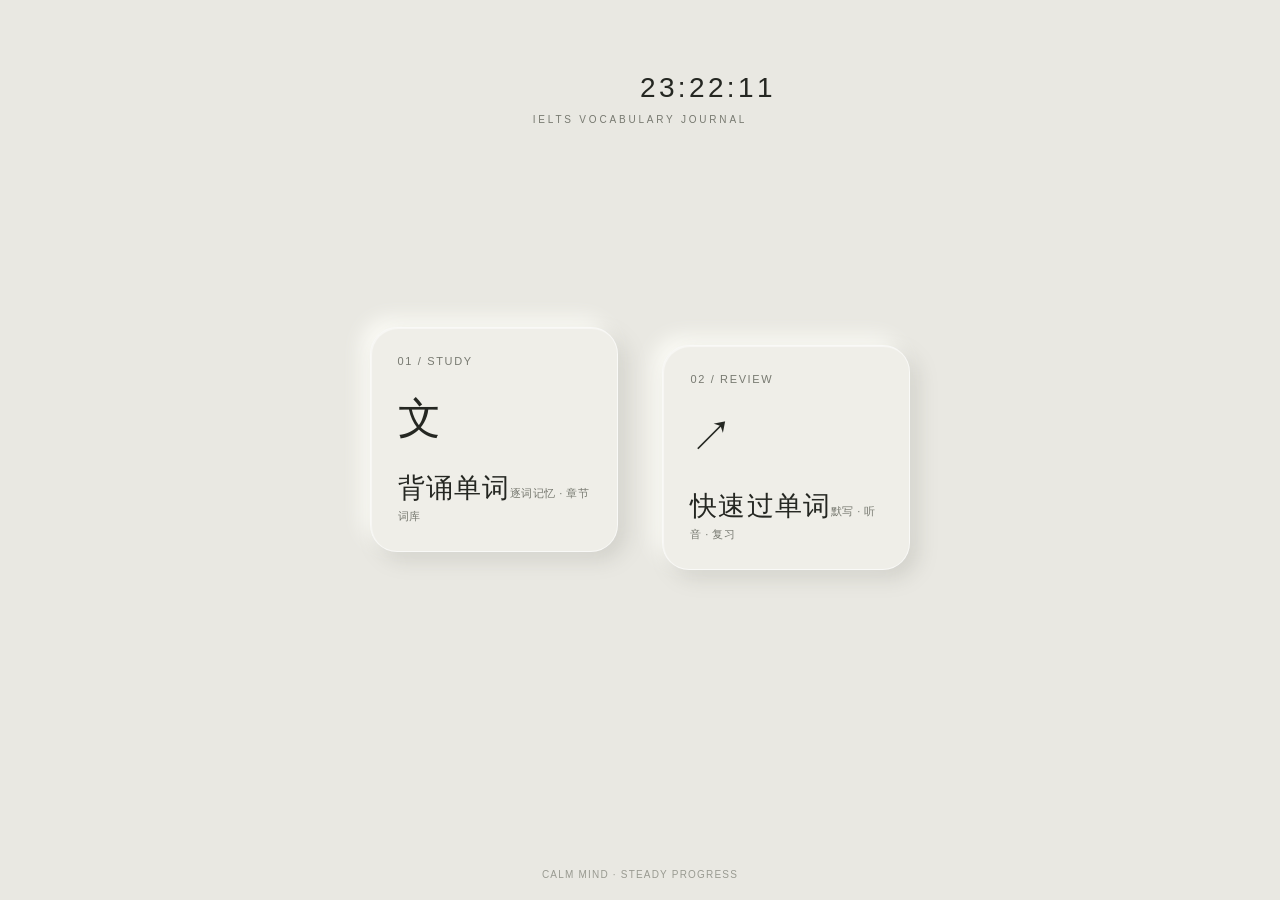
==== commit 10b69de3: "Add files via upload" ====
--- a/index.html
+++ b/index.html
@@ -1,11 +1,11 @@
 <!doctype html>
-<html lang="zh-CN"><head><meta charset="utf-8"><meta name="viewport" content="width=device-width, initial-scale=1, viewport-fit=cover"><meta name="theme-color" content="#e9e8e2"><title>词汇真经 · IELTS Vocabulary v0.2.1</title>
+<html lang="zh-CN"><head><meta charset="utf-8"><meta name="viewport" content="width=device-width, initial-scale=1, viewport-fit=cover"><meta name="theme-color" content="#e9e8e2"><title>词汇真经 · IELTS Vocabulary v0.3</title>
 <style>
-:root{--paper:#e9e8e2;--ink:#252722;--muted:#777970;--tile:#efeee8;--shadow1:rgba(255,255,250,.9);--shadow2:rgba(126,127,117,.22);--accent:#6e7867;--line:#d8d8cf;--panel:#f5f4ee;--green:#629b70;--red:#c57d7d}*{box-sizing:border-box}html,body{margin:0;min-height:100%;background:var(--paper);color:var(--ink);font-family:-apple-system,BlinkMacSystemFont,"SF Pro Display","PingFang SC",sans-serif}button,input{font:inherit;color:inherit}button{cursor:pointer}button:focus-visible,input:focus-visible{outline:2px solid var(--accent);outline-offset:3px}.screen{min-height:100svh}.home{position:relative;display:flex;flex-direction:column;align-items:center;justify-content:center;padding:calc(24px + env(safe-area-inset-top)) 24px calc(28px + env(safe-area-inset-bottom));overflow:hidden}.clock{position:absolute;top:clamp(26px,8vh,74px);left:50%;transform:translateX(-50%) translateY(34px);opacity:0;font-size:clamp(20px,2.5vw,28px);font-weight:500;letter-spacing:.12em;font-variant-numeric:tabular-nums;animation:floatIn 1.1s cubic-bezier(.16,1,.3,1) .18s forwards}.brand{position:absolute;top:calc(clamp(26px,8vh,74px) + 42px);font-size:10px;letter-spacing:.28em;color:var(--muted);opacity:0;animation:fadeIn .9s ease .7s forwards}.tiles{display:flex;align-items:center;justify-content:center;gap:clamp(20px,3.5vw,46px);width:100%;transform:translateY(42px);opacity:0;animation:floatIn 1.2s cubic-bezier(.16,1,.3,1) .38s forwards}.tile{width:clamp(150px,20vw,248px);height:clamp(172px,25vh,226px);border:1px solid rgba(255,255,255,.65);border-radius:27px;background:var(--tile);box-shadow:8px 8px 20px var(--shadow2),-8px -8px 20px var(--shadow1),inset 1px 1px 1px rgba(255,255,255,.55);display:flex;flex-direction:column;align-items:flex-start;justify-content:space-between;padding:clamp(18px,2.3vw,27px);text-align:left;transition:transform .28s ease,box-shadow .28s ease;position:relative;overflow:hidden}.tile:first-child{transform:translateY(-9px)}.tile:last-child{transform:translateY(9px)}.tile:hover{box-shadow:12px 12px 24px var(--shadow2),-12px -12px 24px var(--shadow1)}.tile:active{filter:brightness(.99)}.num{font-size:11px;letter-spacing:.15em;color:var(--muted)}.glyph{font-size:clamp(28px,4vw,43px);font-weight:300;line-height:1}.tile-title{font-size:clamp(19px,2.4vw,27px);font-weight:550;letter-spacing:.04em}.tile-sub{font-size:11px;color:var(--muted);margin-top:6px;letter-spacing:.04em}.home-note{position:absolute;bottom:calc(20px + env(safe-area-inset-bottom));font-size:10px;color:#999a91;letter-spacing:.12em;opacity:0;animation:fadeIn 1s ease 1s forwards}@keyframes floatIn{to{opacity:1;transform:translateY(0)}}@keyframes fadeIn{to{opacity:1}}.workspace{display:none;min-height:100svh;grid-template-columns:minmax(220px,25%) 1fr}.workspace.active{display:grid;animation:fadeIn .25s ease}.sidebar{padding:calc(22px + env(safe-area-inset-top)) 18px 22px calc(18px + env(safe-area-inset-left));border-right:1px solid var(--line);min-height:100svh;display:flex;flex-direction:column;background:rgba(255,255,255,.13)}.side-top{display:flex;align-items:center;justify-content:space-between;gap:10px;margin-bottom:24px}.back{border:0;background:transparent;padding:8px 0;color:var(--muted);font-size:13px}.side-title{font-size:20px;font-weight:600;margin:5px 0}.side-desc{font-size:11px;color:var(--muted);margin-bottom:18px}.chapter-list{display:flex;flex-direction:column;gap:5px;overflow:auto;padding-right:4px}.chapter{display:flex;align-items:center;gap:11px;width:100%;border:0;background:transparent;text-align:left;border-radius:12px;padding:11px 10px;min-height:46px}.chapter:hover{background:rgba(255,255,255,.4)}.chapter.active{background:#dcded4}.chapter-no{font-size:10px;color:var(--muted);min-width:22px}.chapter-name{font-size:12px;line-height:1.4}.side-foot{margin-top:auto;padding-top:16px;color:var(--muted);font-size:10px;line-height:1.7}.content{min-width:0;padding:calc(24px + env(safe-area-inset-top)) calc(26px + env(safe-area-inset-right)) 30px;overflow:hidden}.content-head{display:flex;justify-content:space-between;align-items:flex-start;gap:16px;margin-bottom:24px}.eyebrow{font-size:10px;letter-spacing:.19em;color:var(--muted)}h1{font-size:clamp(24px,3vw,38px);font-weight:550;letter-spacing:-.035em;margin:8px 0 5px}.chapter-subtitle{color:var(--muted);font-size:12px}.head-actions{display:flex;gap:8px;align-items:center}.soft-button{border:1px solid var(--line);background:rgba(255,255,255,.28);border-radius:12px;padding:10px 13px;font-size:12px}.soft-button:hover{background:rgba(255,255,255,.65)}.word-grid{display:grid;grid-template-columns:repeat(auto-fill,minmax(min(100%,165px),1fr));gap:13px;align-content:start}.word-card{border:1px solid rgba(255,255,255,.7);border-radius:17px;background:var(--panel);box-shadow:4px 4px 12px rgba(126,127,117,.12),-4px -4px 12px rgba(255,255,250,.65);padding:17px 16px;min-height:116px;text-align:left;transition:box-shadow .22s ease;will-change:box-shadow}.word-card:hover{box-shadow:6px 6px 15px rgba(126,127,117,.16),-6px -6px 15px rgba(255,255,250,.75)}.word-en{font-size:20px;font-weight:570;letter-spacing:-.025em;margin-bottom:7px;overflow-wrap:anywhere}.word-meta{display:flex;align-items:center;gap:9px;color:var(--muted);font-size:11px}.word-pos{color:#646c5d}.word-cn{font-size:12px;margin-top:9px;color:#50554c}.empty-note{font-size:12px;color:var(--muted);padding:20px 0}.demo-label{display:inline-flex;border:1px solid var(--line);border-radius:999px;padding:5px 9px;font-size:10px;color:var(--muted);margin-top:12px}.quick-view{display:none;min-height:100svh;padding:calc(25px + env(safe-area-inset-top)) max(20px,calc((100vw - 780px)/2)) calc(20px + env(safe-area-inset-bottom));align-items:center;justify-content:center}.quick-view.active{display:flex;animation:fadeIn .25s ease}.quick-layout{width:min(780px,100%);display:flex;flex-direction:column;gap:18px}.quick-top{display:flex;align-items:center;justify-content:space-between;gap:12px}.quick-panel{width:100%;min-height:260px;border:1px solid rgba(255,255,255,.75);border-radius:28px;background:var(--panel);box-shadow:8px 8px 22px var(--shadow2),-8px -8px 22px var(--shadow1);padding:clamp(24px,5vw,44px);display:flex;flex-direction:column;align-items:center;justify-content:center;text-align:center;transition:box-shadow .2s,transform .2s}.prompt-label{font-size:11px;color:var(--muted);letter-spacing:.1em}.prompt-text{font-size:clamp(24px,4vw,38px);font-weight:520;margin-top:22px;line-height:1.5}.prompt-sub{font-size:13px;color:var(--muted);margin-top:10px}.answer-input{display:block;width:100%;border:1px solid rgba(255,255,255,.8);border-radius:18px;background:#f7f6f0;padding:18px 20px;font-size:20px;box-shadow:inset 4px 4px 9px rgba(126,127,117,.09),inset -4px -4px 9px rgba(255,255,250,.9);transition:border-color .18s,box-shadow .18s;outline:none;text-align:center}.answer-input::placeholder{color:#a1a298;font-size:15px}.answer-input.good{border-color:rgba(76,158,97,.7);box-shadow:0 0 0 3px rgba(76,158,97,.12),0 0 22px rgba(76,158,97,.26),inset 2px 2px 5px rgba(126,127,117,.06)}.answer-input.bad{border-color:rgba(197,100,100,.52);box-shadow:0 0 0 2px rgba(197,100,100,.07),0 0 13px rgba(197,100,100,.13);animation:shake .32s ease}.answer-input:disabled{opacity:.7}@keyframes shake{0%,100%{transform:translateX(0)}20%,60%{transform:translateX(-5px)}40%,80%{transform:translateX(5px)}}.quick-buttons{display:grid;grid-template-columns:repeat(5,minmax(0,1fr));gap:8px}.quick-buttons button{min-width:0;white-space:nowrap;padding:12px 5px;font-size:clamp(10px,1.5vw,13px);border-radius:13px}.quick-buttons .active-mode{background:#dcded4;box-shadow:inset 2px 2px 4px rgba(100,105,90,.08)}.word-btn{color:#4e8b5b}.progress-wrap{margin-top:2px}.progress-meta{display:flex;align-items:center;justify-content:flex-end;font-size:12px;color:var(--muted);font-variant-numeric:tabular-nums;margin-bottom:8px}.progress-track{height:8px;background:#d9d9d0;border-radius:99px;overflow:hidden;box-shadow:inset 2px 2px 4px rgba(100,100,90,.1)}.progress-fill{height:100%;width:0;background:#779b7b;border-radius:99px;transition:width .3s ease}.list-row{display:grid;grid-template-columns:1fr 1fr;gap:12px}.vocab-bin{border-radius:17px;padding:13px;background:rgba(255,255,255,.25);min-height:74px}.vocab-bin.wrong{border:1px solid rgba(197,125,125,.5)}.vocab-bin.new{border:1px solid rgba(98,155,112,.5)}.bin-title{font-size:12px;font-weight:600;margin-bottom:8px}.wrong .bin-title{color:#b66d6d}.new .bin-title{color:#4f8a5d}.bin-words{display:flex;flex-wrap:wrap;gap:6px}.bin-word{font-size:11px;padding:5px 8px;border-radius:7px;background:rgba(255,255,255,.52);line-height:1.4}.wrong .bin-word{background:rgba(197,125,125,.12)}.new .bin-word{background:rgba(98,155,112,.12)}.review-missed{display:block;width:100%;margin-top:12px;border:1px solid var(--line);border-radius:13px;padding:12px;background:rgba(255,255,255,.36);font-size:13px}.reset-btn{display:block;margin:8px auto 0;background:transparent;border:0;padding:8px 14px;color:var(--muted);font-size:12px}.modal-backdrop{position:fixed;inset:0;background:rgba(36,38,32,.25);backdrop-filter:blur(8px);display:none;align-items:center;justify-content:center;padding:16px;z-index:20}.modal-backdrop.open{display:flex;animation:backdropFade .22s ease both}@keyframes backdropFade{from{background:rgba(36,38,32,0)}to{background:rgba(36,38,32,.25)}}.word-window,.chapter-window,.summary-window{width:min(760px,94vw);max-height:88svh;overflow:auto;border-radius:28px;background:var(--panel);box-shadow:0 30px 90px rgba(30,32,25,.22),inset 1px 1px 0 white;padding:clamp(22px,5vw,48px);display:flex;flex-direction:column;position:relative;animation:none;transform:translateZ(0);backface-visibility:hidden}@keyframes windowIn{from{opacity:.6;transform:scale(.45) translateY(20px)}to{opacity:1;transform:scale(1) translateY(0)}}.modal-top{display:flex;justify-content:space-between;align-items:center}.modal-kicker{font-size:10px;color:var(--muted);letter-spacing:.15em}.close{border:1px solid var(--line);background:transparent;border-radius:50%;width:36px;height:36px;font-size:20px;line-height:1;flex-shrink:0}.modal-word{font-size:clamp(42px,8vw,68px);letter-spacing:-.05em;font-weight:550;margin:clamp(24px,6vh,52px) 0 8px;text-align:center}.modal-phonetic{color:var(--muted);font-size:14px;text-align:center;margin-top:0;letter-spacing:.02em}.meaning-line{display:block;margin:0 0 7px}.meaning-pos{display:inline-block;color:#646c5d;font-size:.72em;font-weight:600;margin-right:8px;white-space:nowrap}.modal-meaning{font-size:clamp(18px,3vw,24px);margin-top:24px;line-height:1.65}.modal-word{margin-bottom:8px}.modal-roots{font-size:14px;color:#65695f;line-height:1.8;margin-top:16px}.modal-example{margin-top:16px;color:#62665d;font-size:14px;line-height:1.8}.modal-example b{font-weight:550;color:#777970;margin-right:7px}.modal-bottom{margin-top:auto;padding-top:30px;display:flex;align-items:center;justify-content:space-between;gap:10px}.modal-counter{font-size:11px;color:var(--muted)}.primary{background:#6e7867;color:white;border:0;border-radius:12px;padding:12px 18px;font-size:12px}.chapter-window{width:min(400px,90vw);max-height:min(620px,80svh);padding:22px}.chapter-options{overflow:auto;margin-top:15px;display:flex;flex-direction:column;gap:4px}.chapter-option{display:flex;align-items:center;justify-content:space-between;border:0;background:transparent;border-radius:12px;padding:13px;text-align:left}.chapter-option:hover,.chapter-option.selected{background:#e4e5dc}.summary-window{width:min(680px,94vw);min-height:430px;justify-content:center;transform-origin:center;animation:summaryGrow .55s cubic-bezier(.16,1,.3,1)}@keyframes summaryGrow{from{opacity:.6;transform:scale(.3)}to{opacity:1;transform:scale(1)}}.summary-score{font-size:clamp(48px,10vw,78px);font-weight:550;letter-spacing:-.06em;text-align:center;margin:20px 0}.summary-stats{display:flex;justify-content:center;gap:24px;color:var(--muted);font-size:13px}.summary-lists{display:grid;grid-template-columns:1fr 1fr;gap:12px;margin-top:24px}.summary-actions{display:flex;justify-content:center;gap:10px;flex-wrap:wrap;margin-top:24px}.hide{display:none!important}.flash-message{min-height:18px;text-align:center;font-size:12px;color:var(--muted)}
-@media(max-width:700px){.home{padding-left:16px;padding-right:16px}.tiles{gap:14px}.tile{width:min(43vw,220px);height:clamp(160px,23vh,210px);border-radius:22px;padding:17px}.tile:first-child{transform:translateY(-6px)}.tile:last-child{transform:translateY(6px)}.workspace.active{grid-template-columns:118px minmax(0,1fr)}.sidebar{padding:calc(16px + env(safe-area-inset-top)) 9px 14px calc(8px + env(safe-area-inset-left))}.side-top{align-items:flex-start;margin-bottom:18px}.side-title{font-size:17px}.side-desc{font-size:10px}.chapter{padding:10px 6px;gap:5px}.chapter-name{font-size:10px}.chapter-no{min-width:18px;font-size:9px}.content{padding:calc(18px + env(safe-area-inset-top)) calc(12px + env(safe-area-inset-right)) 20px}.content-head{display:block;margin-bottom:18px}.head-actions{margin-top:14px}.word-grid{grid-template-columns:repeat(auto-fill,minmax(125px,1fr));gap:9px}.word-card{padding:13px 12px;min-height:105px}.word-en{font-size:17px}.word-cn{font-size:11px}.chapter-subtitle{font-size:11px}.side-foot{font-size:9px}.quick-view{padding-left:14px;padding-right:14px}.quick-panel{min-height:230px;border-radius:23px}.quick-buttons{gap:5px}.quick-buttons button{padding:12px 2px;font-size:10px;border-radius:10px}.answer-input{padding:16px 10px}.list-row{gap:8px}.vocab-bin{padding:10px}.summary-window{padding:24px}.summary-lists{gap:8px}}@media(orientation:portrait) and (max-width:520px){.home{justify-content:center}.tiles{flex-direction:column;gap:16px}.tile{width:min(72vw,330px);height:clamp(132px,19vh,165px)}.tile:first-child,.tile:last-child{transform:none}.tile .glyph{font-size:29px}.clock{top:8vh}.brand{top:calc(8vh + 38px)}.home-note{font-size:9px}}@media(max-width:390px){.quick-buttons button{font-size:9px}.summary-stats{gap:12px}.modal-bottom{align-items:flex-start;flex-direction:column}}@media(prefers-reduced-motion:reduce){*,*::before,*::after{animation-duration:.01ms!important;animation-delay:0ms!important;transition-duration:.01ms!important}}
+:root{--paper:#e9e8e2;--ink:#252722;--muted:#777970;--tile:#efeee8;--shadow1:rgba(255,255,250,.9);--shadow2:rgba(126,127,117,.22);--accent:#6e7867;--line:#d8d8cf;--panel:#f5f4ee;--green:#629b70;--red:#c57d7d}*{box-sizing:border-box}html,body{margin:0;min-height:100%;background:var(--paper);color:var(--ink);font-family:-apple-system,BlinkMacSystemFont,"SF Pro Display","PingFang SC",sans-serif}button,input{font:inherit;color:inherit}button{cursor:pointer}button:focus-visible,input:focus-visible{outline:2px solid var(--accent);outline-offset:3px}.screen{min-height:100svh}.home{position:relative;display:flex;flex-direction:column;align-items:center;justify-content:center;padding:calc(24px + env(safe-area-inset-top)) 24px calc(28px + env(safe-area-inset-bottom));overflow:hidden}.clock{position:absolute;top:clamp(26px,8vh,74px);left:50%;transform:translateX(-50%) translateY(34px);opacity:0;font-size:clamp(20px,2.5vw,28px);font-weight:500;letter-spacing:.12em;font-variant-numeric:tabular-nums;animation:floatIn 1.1s cubic-bezier(.16,1,.3,1) .18s forwards}.brand{position:absolute;top:calc(clamp(26px,8vh,74px) + 42px);font-size:10px;letter-spacing:.28em;color:var(--muted);opacity:0;animation:fadeIn .9s ease .7s forwards}.tiles{display:flex;align-items:center;justify-content:center;gap:clamp(20px,3.5vw,46px);width:100%;transform:translateY(42px);opacity:0;animation:floatIn 1.2s cubic-bezier(.16,1,.3,1) .38s forwards}.tile{width:clamp(150px,20vw,248px);height:clamp(172px,25vh,226px);border:1px solid rgba(255,255,255,.65);border-radius:27px;background:var(--tile);box-shadow:8px 8px 20px var(--shadow2),-8px -8px 20px var(--shadow1),inset 1px 1px 1px rgba(255,255,255,.55);display:flex;flex-direction:column;align-items:flex-start;justify-content:space-between;padding:clamp(18px,2.3vw,27px);text-align:left;transition:transform .28s ease,box-shadow .28s ease;position:relative;overflow:hidden}.tile:first-child{transform:translateY(-9px)}.tile:last-child{transform:translateY(9px)}.tile:hover{box-shadow:12px 12px 24px var(--shadow2),-12px -12px 24px var(--shadow1)}.tile:active{filter:brightness(.99)}.num{font-size:11px;letter-spacing:.15em;color:var(--muted)}.glyph{font-size:clamp(28px,4vw,43px);font-weight:300;line-height:1}.tile-title{font-size:clamp(19px,2.4vw,27px);font-weight:550;letter-spacing:.04em}.tile-sub{font-size:11px;color:var(--muted);margin-top:6px;letter-spacing:.04em}.home-note{position:absolute;bottom:calc(20px + env(safe-area-inset-bottom));font-size:10px;color:#999a91;letter-spacing:.12em;opacity:0;animation:fadeIn 1s ease 1s forwards}@keyframes floatIn{to{opacity:1;transform:translateY(0)}}@keyframes fadeIn{to{opacity:1}}.workspace{display:none;height:100svh;min-height:0;overflow:hidden;grid-template-columns:minmax(220px,25%) 1fr}.workspace.active{display:grid}.sidebar{padding:calc(22px + env(safe-area-inset-top)) 18px 22px calc(18px + env(safe-area-inset-left));border-right:1px solid var(--line);height:100svh;min-height:0;overflow:hidden;display:flex;flex-direction:column;background:rgba(255,255,255,.13)}.side-top{display:flex;align-items:center;justify-content:space-between;gap:10px;margin-bottom:24px}.back{border:0;background:transparent;padding:8px 0;color:var(--muted);font-size:13px}.side-title{font-size:20px;font-weight:600;margin:5px 0}.side-desc{font-size:11px;color:var(--muted);margin-bottom:18px}.chapter-list{display:flex;flex-direction:column;gap:5px;overflow-y:auto;overscroll-behavior:contain;min-height:0;flex:1;padding-right:4px;-webkit-overflow-scrolling:touch}.chapter{display:flex;align-items:center;gap:11px;width:100%;border:0;background:transparent;text-align:left;border-radius:12px;padding:11px 10px;min-height:46px}.chapter:hover{background:rgba(255,255,255,.4)}.chapter.active{background:#dcded4}.chapter-no{font-size:10px;color:var(--muted);min-width:22px}.chapter-name{font-size:12px;line-height:1.4}.side-foot{margin-top:auto;padding-top:16px;color:var(--muted);font-size:10px;line-height:1.7}.content{min-width:0;height:100svh;min-height:0;padding:calc(24px + env(safe-area-inset-top)) calc(26px + env(safe-area-inset-right)) 30px;overflow:hidden;display:flex;flex-direction:column}.content-head{display:flex;justify-content:space-between;align-items:flex-start;gap:16px;margin-bottom:24px}.eyebrow{font-size:10px;letter-spacing:.19em;color:var(--muted)}h1{font-size:clamp(24px,3vw,38px);font-weight:550;letter-spacing:-.035em;margin:8px 0 5px}.chapter-subtitle{color:var(--muted);font-size:12px}.head-actions{display:flex;gap:8px;align-items:center}.soft-button{border:1px solid var(--line);background:rgba(255,255,255,.28);border-radius:12px;padding:10px 13px;font-size:12px}.soft-button:hover{background:rgba(255,255,255,.65)}.word-grid{display:grid;grid-template-columns:repeat(auto-fill,minmax(min(100%,165px),1fr));gap:13px;align-content:start;overflow-y:auto;overscroll-behavior:contain;min-height:0;flex:1;padding:2px 6px 16px 2px;-webkit-overflow-scrolling:touch}.word-card{border:1px solid rgba(255,255,255,.7);border-radius:17px;background:var(--panel);box-shadow:4px 4px 12px rgba(126,127,117,.12),-4px -4px 12px rgba(255,255,250,.65);padding:17px 16px;min-height:116px;text-align:left;transition:box-shadow .22s ease;will-change:box-shadow}.word-card:hover{box-shadow:6px 6px 15px rgba(126,127,117,.16),-6px -6px 15px rgba(255,255,250,.75)}.word-en{font-size:20px;font-weight:570;letter-spacing:-.025em;margin-bottom:7px;overflow-wrap:anywhere}.word-meta{display:flex;align-items:center;gap:9px;color:var(--muted);font-size:11px}.word-pos{color:#646c5d}.word-cn{font-size:12px;margin-top:9px;color:#50554c}.empty-note{font-size:12px;color:var(--muted);padding:20px 0}.demo-label{display:inline-flex;border:1px solid var(--line);border-radius:999px;padding:5px 9px;font-size:10px;color:var(--muted);margin-top:12px}.quick-view{display:none;min-height:100svh;padding:calc(25px + env(safe-area-inset-top)) max(20px,calc((100vw - 780px)/2)) calc(20px + env(safe-area-inset-bottom));align-items:center;justify-content:center}.quick-view.active{display:flex;animation:fadeIn .25s ease}.quick-layout{width:min(780px,100%);display:flex;flex-direction:column;gap:18px}.quick-top{display:flex;align-items:center;justify-content:space-between;gap:12px}.quick-panel{width:100%;min-height:260px;border:1px solid rgba(255,255,255,.75);border-radius:28px;background:var(--panel);box-shadow:8px 8px 22px var(--shadow2),-8px -8px 22px var(--shadow1);padding:clamp(24px,5vw,44px);display:flex;flex-direction:column;align-items:center;justify-content:center;text-align:center;transition:box-shadow .2s,transform .2s}.prompt-label{font-size:11px;color:var(--muted);letter-spacing:.1em}.prompt-text{font-size:clamp(24px,4vw,38px);font-weight:520;margin-top:22px;line-height:1.5}.prompt-sub{font-size:13px;color:var(--muted);margin-top:10px}.answer-input{display:block;width:100%;border:1px solid rgba(255,255,255,.8);border-radius:18px;background:#f7f6f0;padding:18px 20px;font-size:20px;box-shadow:inset 4px 4px 9px rgba(126,127,117,.09),inset -4px -4px 9px rgba(255,255,250,.9);transition:border-color .18s,box-shadow .18s;outline:none;text-align:center}.answer-input::placeholder{color:#a1a298;font-size:15px}.answer-input.good{border-color:rgba(76,158,97,.7);box-shadow:0 0 0 3px rgba(76,158,97,.12),0 0 22px rgba(76,158,97,.26),inset 2px 2px 5px rgba(126,127,117,.06)}.answer-input.bad{border-color:rgba(197,100,100,.52);box-shadow:0 0 0 2px rgba(197,100,100,.07),0 0 13px rgba(197,100,100,.13);animation:shake .32s ease}.answer-input:disabled{opacity:.7}@keyframes shake{0%,100%{transform:translateX(0)}20%,60%{transform:translateX(-5px)}40%,80%{transform:translateX(5px)}}.quick-buttons{display:grid;grid-template-columns:repeat(5,minmax(0,1fr));gap:8px}.quick-buttons button{min-width:0;white-space:nowrap;padding:12px 5px;font-size:clamp(10px,1.5vw,13px);border-radius:13px}.quick-buttons .active-mode{background:#dcded4;box-shadow:inset 2px 2px 4px rgba(100,105,90,.08)}.word-btn{color:#4e8b5b}.progress-wrap{margin-top:2px}.progress-meta{display:flex;align-items:center;justify-content:flex-end;font-size:12px;color:var(--muted);font-variant-numeric:tabular-nums;margin-bottom:8px}.progress-track{height:8px;background:#d9d9d0;border-radius:99px;overflow:hidden;box-shadow:inset 2px 2px 4px rgba(100,100,90,.1)}.progress-fill{height:100%;width:0;background:#779b7b;border-radius:99px;transition:width .3s ease}.list-row{display:grid;grid-template-columns:1fr 1fr;gap:12px}.vocab-bin{border-radius:17px;padding:13px;background:rgba(255,255,255,.25);min-height:74px}.vocab-bin.wrong{border:1px solid rgba(197,125,125,.5)}.vocab-bin.new{border:1px solid rgba(98,155,112,.5)}.bin-title{font-size:12px;font-weight:600;margin-bottom:8px}.wrong .bin-title{color:#b66d6d}.new .bin-title{color:#4f8a5d}.bin-words{display:flex;flex-wrap:wrap;gap:6px}.bin-word{font-size:11px;padding:5px 8px;border-radius:7px;background:rgba(255,255,255,.52);line-height:1.4}.wrong .bin-word{background:rgba(197,125,125,.12)}.new .bin-word{background:rgba(98,155,112,.12)}.review-missed{display:block;width:100%;margin-top:12px;border:1px solid var(--line);border-radius:13px;padding:12px;background:rgba(255,255,255,.36);font-size:13px}.reset-btn{display:block;margin:8px auto 0;background:transparent;border:0;padding:8px 14px;color:var(--muted);font-size:12px}.modal-backdrop{position:fixed;inset:0;background:rgba(36,38,32,.25);backdrop-filter:blur(8px);display:none;align-items:center;justify-content:center;padding:16px;z-index:20}.modal-backdrop.open{display:flex;animation:backdropFade .22s ease both}@keyframes backdropFade{from{background:rgba(36,38,32,0)}to{background:rgba(36,38,32,.25)}}.word-window,.chapter-window,.summary-window{width:min(760px,94vw);max-height:88svh;overflow:auto;border-radius:28px;background:var(--panel);box-shadow:0 30px 90px rgba(30,32,25,.22),inset 1px 1px 0 white;padding:clamp(22px,5vw,48px);display:flex;flex-direction:column;position:relative;animation:none;transform:translateZ(0);backface-visibility:hidden}@keyframes windowIn{from{opacity:.6;transform:scale(.45) translateY(20px)}to{opacity:1;transform:scale(1) translateY(0)}}.modal-top{display:flex;justify-content:space-between;align-items:center}.modal-kicker{font-size:10px;color:var(--muted);letter-spacing:.15em}.close{border:1px solid var(--line);background:transparent;border-radius:50%;width:36px;height:36px;font-size:20px;line-height:1;flex-shrink:0}.modal-word{font-size:clamp(42px,8vw,68px);letter-spacing:-.05em;font-weight:550;margin:clamp(24px,6vh,52px) 0 8px;text-align:center}.modal-phonetic{color:var(--muted);font-size:14px;text-align:center;margin-top:0;letter-spacing:.02em}.meaning-line{display:block;margin:0 0 7px}.meaning-pos{display:inline-block;color:#646c5d;font-size:.72em;font-weight:600;margin-right:8px;white-space:nowrap}.modal-meaning{font-size:clamp(18px,3vw,24px);margin-top:24px;line-height:1.65}.modal-word{margin-bottom:8px}.modal-roots{font-size:14px;color:#65695f;line-height:1.8;margin-top:16px}.modal-example{margin-top:16px;color:#62665d;font-size:14px;line-height:1.8}.modal-example b{font-weight:550;color:#777970;margin-right:7px}.modal-bottom{margin-top:auto;padding-top:30px;display:flex;align-items:center;justify-content:space-between;gap:10px}.modal-counter{font-size:11px;color:var(--muted)}.primary{background:#6e7867;color:white;border:0;border-radius:12px;padding:12px 18px;font-size:12px}.chapter-window{width:min(400px,90vw);max-height:min(620px,80svh);padding:22px}.chapter-options{overflow:auto;margin-top:15px;display:flex;flex-direction:column;gap:4px}.chapter-option{display:flex;align-items:center;justify-content:space-between;border:0;background:transparent;border-radius:12px;padding:13px;text-align:left}.chapter-option:hover,.chapter-option.selected{background:#e4e5dc}.summary-window{width:min(680px,94vw);min-height:430px;justify-content:center;transform-origin:center;animation:summaryGrow .55s cubic-bezier(.16,1,.3,1)}@keyframes summaryGrow{from{opacity:.6;transform:scale(.3)}to{opacity:1;transform:scale(1)}}.summary-score{font-size:clamp(48px,10vw,78px);font-weight:550;letter-spacing:-.06em;text-align:center;margin:20px 0}.summary-stats{display:flex;justify-content:center;gap:24px;color:var(--muted);font-size:13px}.summary-lists{display:grid;grid-template-columns:1fr 1fr;gap:12px;margin-top:24px}.summary-actions{display:flex;justify-content:center;gap:10px;flex-wrap:wrap;margin-top:24px}.hide{display:none!important}.flash-message{min-height:18px;text-align:center;font-size:12px;color:var(--muted)}
+@media(max-width:700px){.home{padding-left:16px;padding-right:16px}.tiles{gap:14px}.tile{width:min(43vw,220px);height:clamp(160px,23vh,210px);border-radius:22px;padding:17px}.tile:first-child{transform:translateY(-6px)}.tile:last-child{transform:translateY(6px)}.workspace.active{grid-template-columns:118px minmax(0,1fr)}.sidebar,.content{height:100svh;min-height:0}.content-head{flex-shrink:0}.sidebar{padding:calc(16px + env(safe-area-inset-top)) 9px 14px calc(8px + env(safe-area-inset-left))}.side-top{align-items:flex-start;margin-bottom:18px}.side-title{font-size:17px}.side-desc{font-size:10px}.chapter{padding:10px 6px;gap:5px}.chapter-name{font-size:10px}.chapter-no{min-width:18px;font-size:9px}.content{padding:calc(18px + env(safe-area-inset-top)) calc(12px + env(safe-area-inset-right)) 20px}.content-head{display:block;margin-bottom:18px}.head-actions{margin-top:14px}.word-grid{grid-template-columns:repeat(auto-fill,minmax(125px,1fr));gap:9px}.word-card{padding:13px 12px;min-height:105px}.word-en{font-size:17px}.word-cn{font-size:11px}.chapter-subtitle{font-size:11px}.side-foot{font-size:9px}.quick-view{padding-left:14px;padding-right:14px}.quick-panel{min-height:230px;border-radius:23px}.quick-buttons{gap:5px}.quick-buttons button{padding:12px 2px;font-size:10px;border-radius:10px}.answer-input{padding:16px 10px}.list-row{gap:8px}.vocab-bin{padding:10px}.summary-window{padding:24px}.summary-lists{gap:8px}}@media(orientation:portrait) and (max-width:520px){.home{justify-content:center}.tiles{flex-direction:column;gap:16px}.tile{width:min(72vw,330px);height:clamp(132px,19vh,165px)}.tile:first-child,.tile:last-child{transform:none}.tile .glyph{font-size:29px}.clock{top:8vh}.brand{top:calc(8vh + 38px)}.home-note{font-size:9px}}@media(max-width:390px){.quick-buttons button{font-size:9px}.summary-stats{gap:12px}.modal-bottom{align-items:flex-start;flex-direction:column}}@media(prefers-reduced-motion:reduce){*,*::before,*::after{animation-duration:.01ms!important;animation-delay:0ms!important;transition-duration:.01ms!important}}
 </style></head><body>
 <main id="home" class="screen home"><div id="clock" class="clock">12:08:36</div><div class="brand">IELTS VOCABULARY JOURNAL</div><div class="tiles"><button class="tile" id="memorizeTile"><span class="num">01 / STUDY</span><span class="glyph">文</span><span><span class="tile-title">背诵单词</span><span class="tile-sub">逐词记忆 · 章节词库</span></span></button><button class="tile" id="quickTile"><span class="num">02 / REVIEW</span><span class="glyph">↗</span><span><span class="tile-title">快速过单词</span><span class="tile-sub">默写 · 听音 · 复习</span></span></button></div><div class="home-note">CALM MIND · STEADY PROGRESS</div></main>
-<section id="workspace" class="screen workspace"><aside class="sidebar"><div class="side-top"><button class="back" id="backHome">← 首页</button><span class="eyebrow" id="sideCount">01 / 22</span></div><div class="side-title">章节目录</div><div class="side-desc">选择章节，开始学习</div><div class="chapter-list" id="chapterList"></div><div class="side-foot">进度保存在本设备浏览器<br>演示词条尚未覆盖全书</div></aside><div class="content"><div class="content-head"><div><div class="eyebrow">VOCABULARY · STUDY MODE</div><h1 id="chapterTitle">Cpt.1</h1><div id="chapterSubtitle" class="chapter-subtitle">点击单词卡片，放大查看内容。</div><span class="demo-label">演示词库 · 待核对全书内容</span></div><div class="head-actions"><button class="soft-button" id="quickFromStudy">快速过单词 ↗</button></div></div><div class="word-grid" id="wordGrid"></div></div></section>
+<section id="workspace" class="screen workspace"><aside class="sidebar"><div class="side-top"><button class="back" id="backHome">← 首页</button><span class="eyebrow" id="sideCount">01 / 22</span></div><div class="side-title">章节目录</div><div class="side-desc">选择章节，开始学习</div><div class="chapter-list" id="chapterList"></div><div class="side-foot">进度保存在本设备浏览器<br>演示词条尚未覆盖全书</div></aside><div class="content"><div class="content-head"><div><div class="eyebrow">VOCABULARY · STUDY MODE</div><h1 id="chapterTitle">Cpt.1</h1><div id="chapterSubtitle" class="chapter-subtitle">点击单词卡片，放大查看内容。</div><span class="demo-label">演示词库 · 待核对全书内容</span></div><div class="head-actions"><button class="soft-button" id="studyHome">首页</button></div></div><div class="word-grid" id="wordGrid"></div></div></section>
 <section id="quickView" class="screen quick-view"><div class="quick-layout"><div class="quick-top"><div><div class="eyebrow">02 / QUICK REVIEW</div><div class="chapter-subtitle">根据中文释义或读音默写英文</div></div><button class="back" id="quickClose">← 首页</button></div><div class="quick-panel" id="quickPanel"><div class="prompt-label" id="promptLabel">EXPLANATION</div><div class="prompt-text" id="promptText">候选人；申请者</div><div class="prompt-sub" id="promptSub">写出对应的英文单词</div></div><form id="answerForm"><input id="answerInput" class="answer-input" type="text" autocomplete="off" autocapitalize="off" spellcheck="false" inputmode="latin" placeholder="输入英文单词，按回车提交" aria-label="输入英文单词"></form><div id="feedback" class="flash-message" aria-live="polite"></div><div class="quick-buttons"><button class="soft-button" id="chapterPicker">Cpt.1</button><button class="soft-button" id="randomBtn">Random</button><button class="soft-button active-mode" id="explanationBtn">Explanation</button><button class="soft-button" id="listeningBtn">Listening</button><button class="soft-button word-btn" id="addWordBtn">＋ 生词</button></div><div class="progress-wrap"><div class="progress-meta"><span id="progressCount">0 / 14</span></div><div class="progress-track"><div class="progress-fill" id="progressFill"></div></div></div><div class="list-row"><section class="vocab-bin wrong"><div class="bin-title">错词本 <span id="wrongCount">0</span></div><div class="bin-words" id="wrongWords"></div></section><section class="vocab-bin new"><div class="bin-title">生词本 <span id="newCount">0</span></div><div class="bin-words" id="newWords"></div></section></div><button class="review-missed" id="reviewMissed">复习生词➕错词</button><button class="reset-btn" id="resetRound">刷新</button></div></section>
 <div id="wordBackdrop" class="modal-backdrop" role="dialog" aria-modal="true" aria-label="单词详情"><div class="word-window"><div class="modal-top"><div class="modal-kicker" id="modalKicker">WORD DETAIL · 01</div><button class="close" id="closeWord">×</button></div><div class="modal-word" id="modalWord">candidate</div><div class="modal-phonetic" id="modalPhonetic">/ˈkændɪdət/</div><div class="modal-meaning" id="modalMeaning"><span class="meaning-line"><span class="meaning-pos">n.</span>候选人；申请者</span></div><div class="modal-roots" id="modalRoots"></div><div class="modal-example" id="modalExample"><b>eg：</b>Example sentence.</div><div class="modal-bottom"><span class="modal-counter" id="modalCounter">Cpt.1 · 1 / 14</span><button class="primary" id="nextModal">下一个单词 →</button></div></div></div>
 <div id="chapterBackdrop" class="modal-backdrop" role="dialog" aria-modal="true" aria-label="选择章节"><div class="chapter-window"><div class="modal-top"><div><div class="modal-kicker">CHOOSE CHAPTER</div><div style="margin-top:7px;font-size:18px;font-weight:550">选择章节</div></div><button class="close" id="closeChapters">×</button></div><div class="chapter-options" id="chapterOptions"></div></div></div>
@@ -58,17 +58,17 @@
 function showStudy(from=$('memorizeTile')){
   $('quickView').classList.remove('active');$('quickView').style.display='none';
   $('workspace').classList.remove('active');$('workspace').style.display='grid';
-  $('home').style.display='flex';
   studyChapter=quizChapter;renderChapters();renderStudyWords();
   if(from)morphFrom(from,$('workspace'));else $('workspace').classList.add('active');
+  $('home').style.display='none';
 }
 function showQuick(from=$('quickTile')){
   $('workspace').classList.remove('active');$('workspace').style.display='none';
   $('quickView').classList.remove('active');$('quickView').style.display='flex';
-  $('home').style.display='flex';
   if(!roundWords.length||roundComplete)startRound(quizChapter,false);
   renderQuiz();
   if(from)morphFrom(from,$('quickView'));else $('quickView').classList.add('active');
+  $('home').style.display='none';
   setTimeout(()=>$('answerInput').focus({preventScroll:true}),640);
 }
 function showHome(){
@@ -91,7 +91,7 @@
 function openChapterPicker(){const el=$('chapterOptions');el.innerHTML='';chapterNames.forEach((name,i)=>{let b=document.createElement('button');b.className='chapter-option'+(i===quizChapter?' selected':'');b.innerHTML=`<span>${name}</span><span>${i===quizChapter?'✓':''}</span>`;b.onclick=()=>{$('chapterBackdrop').classList.remove('open');startRound(i,false);$('answerInput').focus({preventScroll:true})};el.append(b)});$('chapterBackdrop').classList.add('open')}
 function beginMissedReview(){const list=[...new Set([...wrongSet,...newSet])];if(!list.length){$('feedback').textContent='本轮还没有错词或生词';$('feedback').style.color='var(--muted)';return}const words=list.slice();wrongSet.clear();newSet.clear();roundWords=words.map(word=>vocabulary.find(w=>w.word===word)).filter(Boolean).map(w=>({...w,_id:w.word,_original:vocabulary.indexOf(w)}));isSpecial=true;roundComplete=false;roundIndex=0;correct=0;roundWrong=[];roundNew=[];submitting=false;renderQuiz();persist();$('answerInput').focus({preventScroll:true})}
 function resetRound(){speechSynthesis?.cancel?.();wrongSet.clear();newSet.clear();startRound(quizChapter,false);$('summaryBackdrop').classList.remove('open');$('answerInput').focus({preventScroll:true})}
-$('memorizeTile').onclick=()=>showStudy($('memorizeTile'));$('quickTile').onclick=()=>showQuick($('quickTile'));$('backHome').onclick=showHome;$('quickFromStudy').onclick=()=>showQuick($('quickFromStudy'));$('quickClose').onclick=showHome;$('closeWord').onclick=closeWord;$('wordBackdrop').onclick=e=>{if(e.target===$('wordBackdrop'))closeWord()};$('nextModal').onclick=nextModal;$('chapterPicker').onclick=openChapterPicker;$('closeChapters').onclick=()=>$('chapterBackdrop').classList.remove('open');$('chapterBackdrop').onclick=e=>{if(e.target===$('chapterBackdrop'))$('chapterBackdrop').classList.remove('open')};$('randomBtn').onclick=()=>{mode='random';if(roundWords.length){const remaining=roundWords.slice(roundIndex);shuffle(remaining);roundWords.splice(roundIndex,remaining.length,...remaining)}renderQuiz();$('answerInput').focus({preventScroll:true});persist()};$('explanationBtn').onclick=()=>{mode='explanation';renderQuiz();$('answerInput').focus({preventScroll:true});persist()};$('listeningBtn').onclick=()=>{mode='listening';renderQuiz();$('answerInput').focus({preventScroll:true});persist()};$('addWordBtn').onclick=addCurrentNew;$('reviewMissed').onclick=beginMissedReview;$('resetRound').onclick=resetRound;$('closeSummary').onclick=()=>$('summaryBackdrop').classList.remove('open');$('summaryReview').onclick=()=>{$('summaryBackdrop').classList.remove('open');beginMissedReview()};$('summaryHome').onclick=showHome;$('summaryBackdrop').onclick=e=>{if(e.target===$('summaryBackdrop'))$('summaryBackdrop').classList.remove('open')};document.addEventListener('keydown',e=>{if(e.key==='Escape'){closeOverlays();if($('quickView').classList.contains('active'))showHome()} });
+$('memorizeTile').onclick=()=>showStudy($('memorizeTile'));$('quickTile').onclick=()=>showQuick($('quickTile'));$('backHome').onclick=showHome;$('studyHome').onclick=showHome;$('quickClose').onclick=showHome;$('closeWord').onclick=closeWord;$('wordBackdrop').onclick=e=>{if(e.target===$('wordBackdrop'))closeWord()};$('nextModal').onclick=nextModal;$('chapterPicker').onclick=openChapterPicker;$('closeChapters').onclick=()=>$('chapterBackdrop').classList.remove('open');$('chapterBackdrop').onclick=e=>{if(e.target===$('chapterBackdrop'))$('chapterBackdrop').classList.remove('open')};$('randomBtn').onclick=()=>{mode='random';if(roundWords.length){const remaining=roundWords.slice(roundIndex);shuffle(remaining);roundWords.splice(roundIndex,remaining.length,...remaining)}renderQuiz();$('answerInput').focus({preventScroll:true});persist()};$('explanationBtn').onclick=()=>{mode='explanation';renderQuiz();$('answerInput').focus({preventScroll:true});persist()};$('listeningBtn').onclick=()=>{mode='listening';renderQuiz();$('answerInput').focus({preventScroll:true});persist()};$('addWordBtn').onclick=addCurrentNew;$('reviewMissed').onclick=beginMissedReview;$('resetRound').onclick=resetRound;$('closeSummary').onclick=()=>$('summaryBackdrop').classList.remove('open');$('summaryReview').onclick=()=>{$('summaryBackdrop').classList.remove('open');beginMissedReview()};$('summaryHome').onclick=showHome;$('summaryBackdrop').onclick=e=>{if(e.target===$('summaryBackdrop'))$('summaryBackdrop').classList.remove('open')};document.addEventListener('keydown',e=>{if(e.key==='Escape'){closeOverlays();if($('quickView').classList.contains('active'))showHome()} });
 // Restore persistent word lists and preferred chapter/mode, but never restore an unfinished round's score/progress.
 try{const saved=JSON.parse(localStorage.getItem(STORAGE)||'{}');quizChapter=Number.isInteger(saved.quizChapter)?Math.min(21,Math.max(0,saved.quizChapter)):0;mode=['random','explanation','listening'].includes(saved.mode)?saved.mode:'explanation';(saved.wrong||[]).forEach(w=>{if(vocabulary.some(x=>x.word===w))wrongSet.add(w)});(saved.newWords||[]).forEach(w=>{if(vocabulary.some(x=>x.word===w))newSet.add(w)})}catch(e){}
 renderChapters();renderStudyWords();startRound(quizChapter,false);
